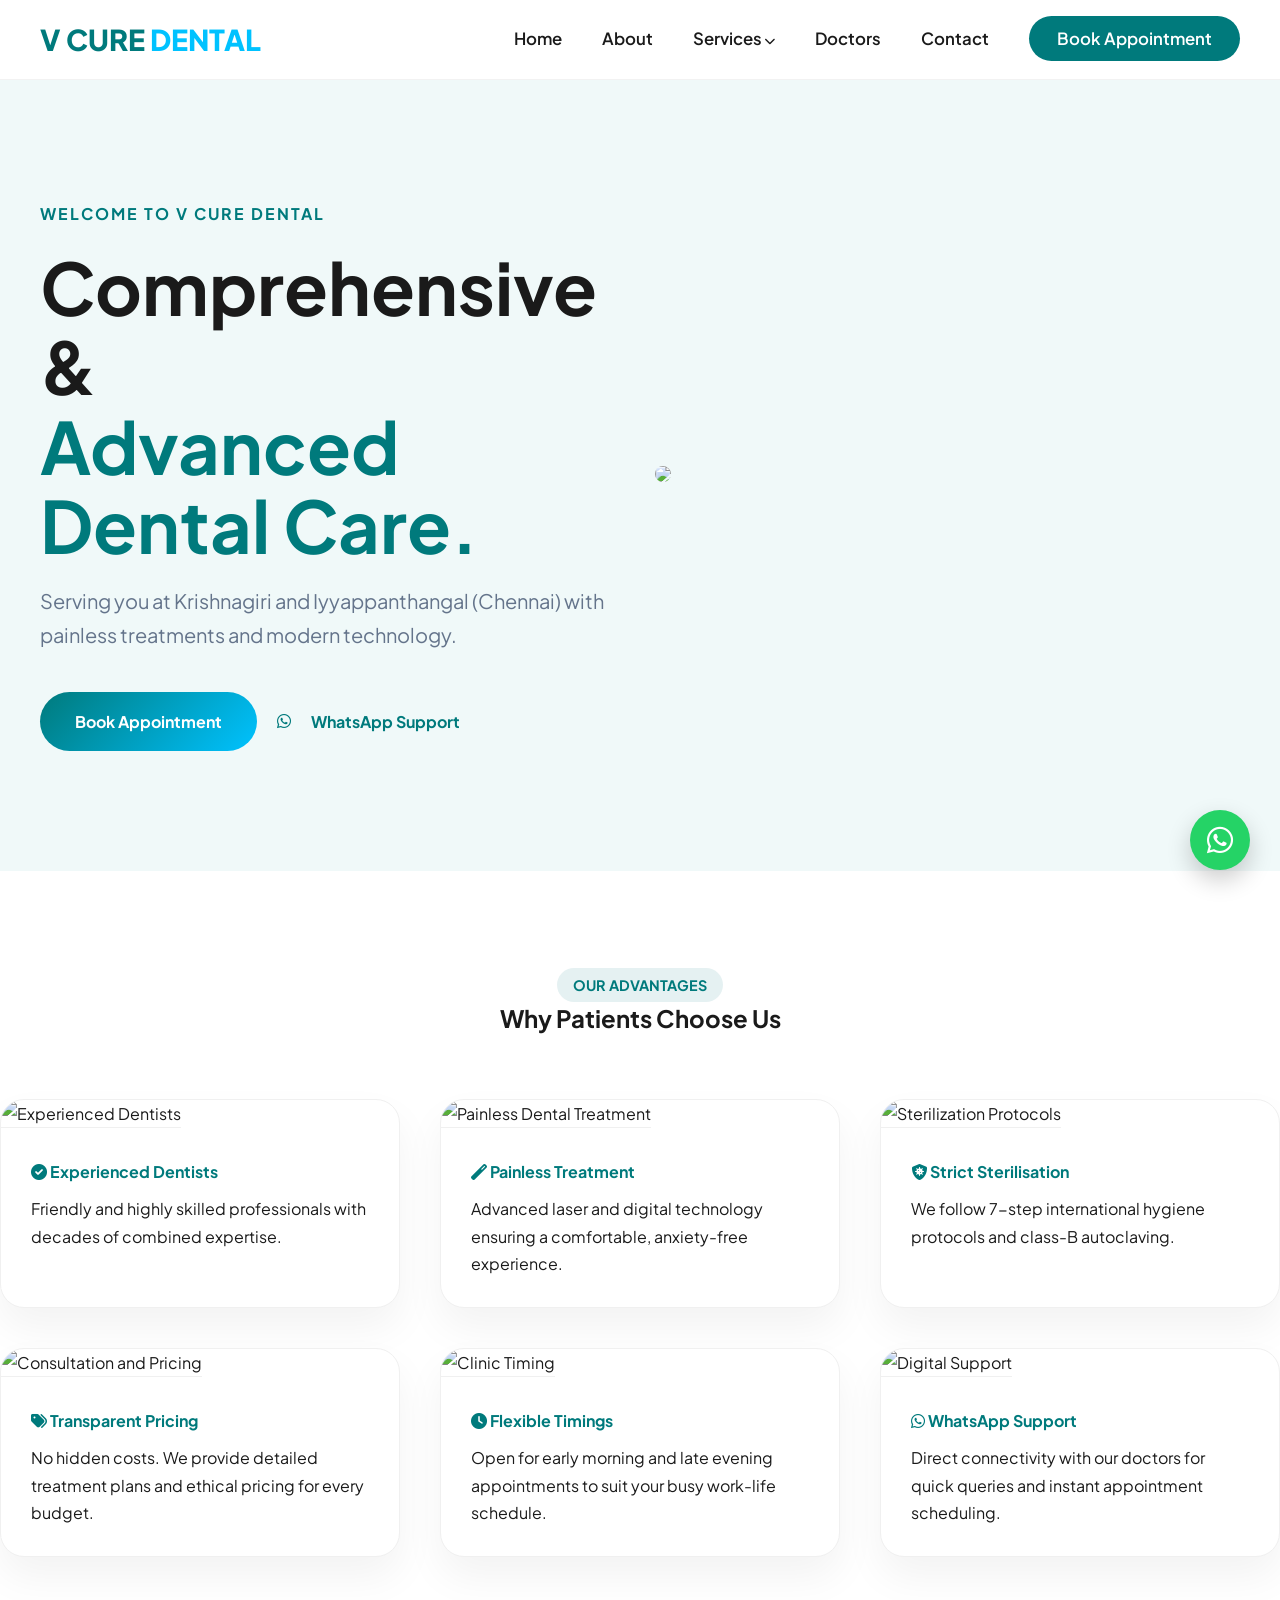
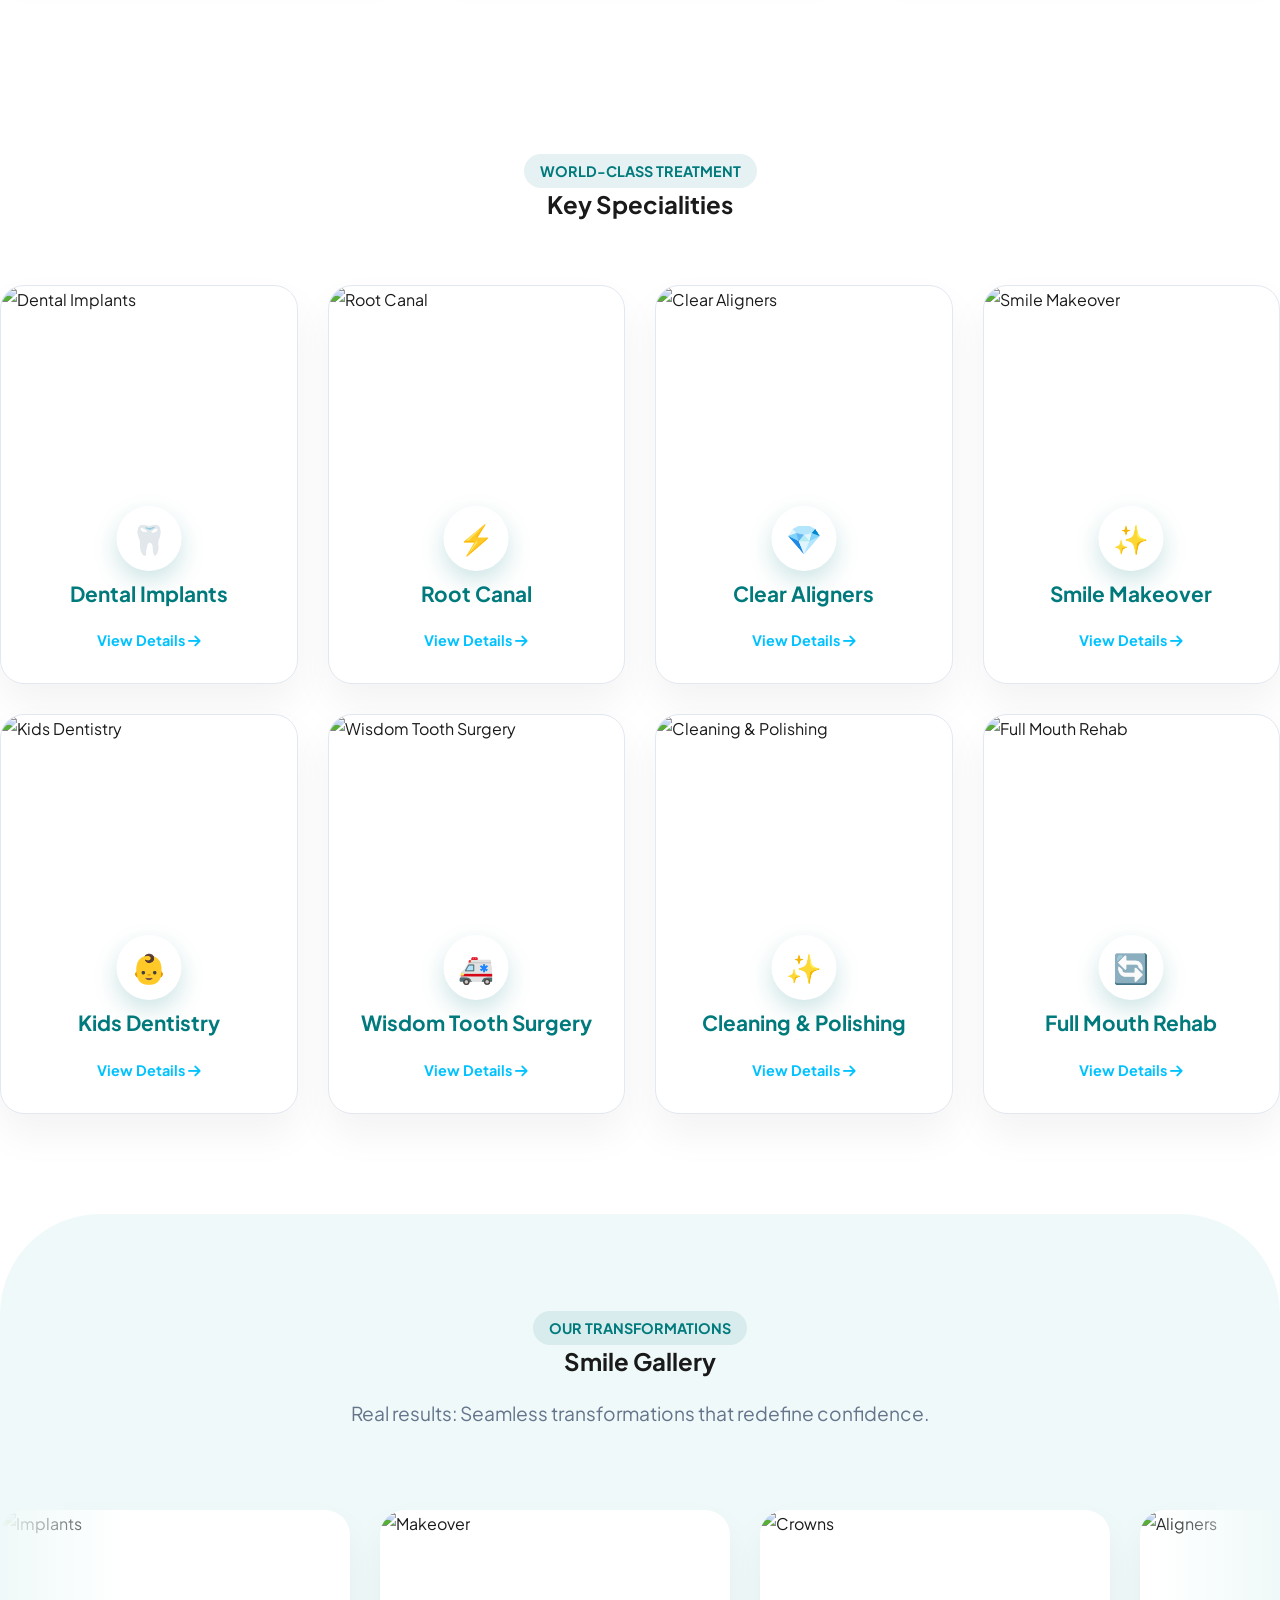
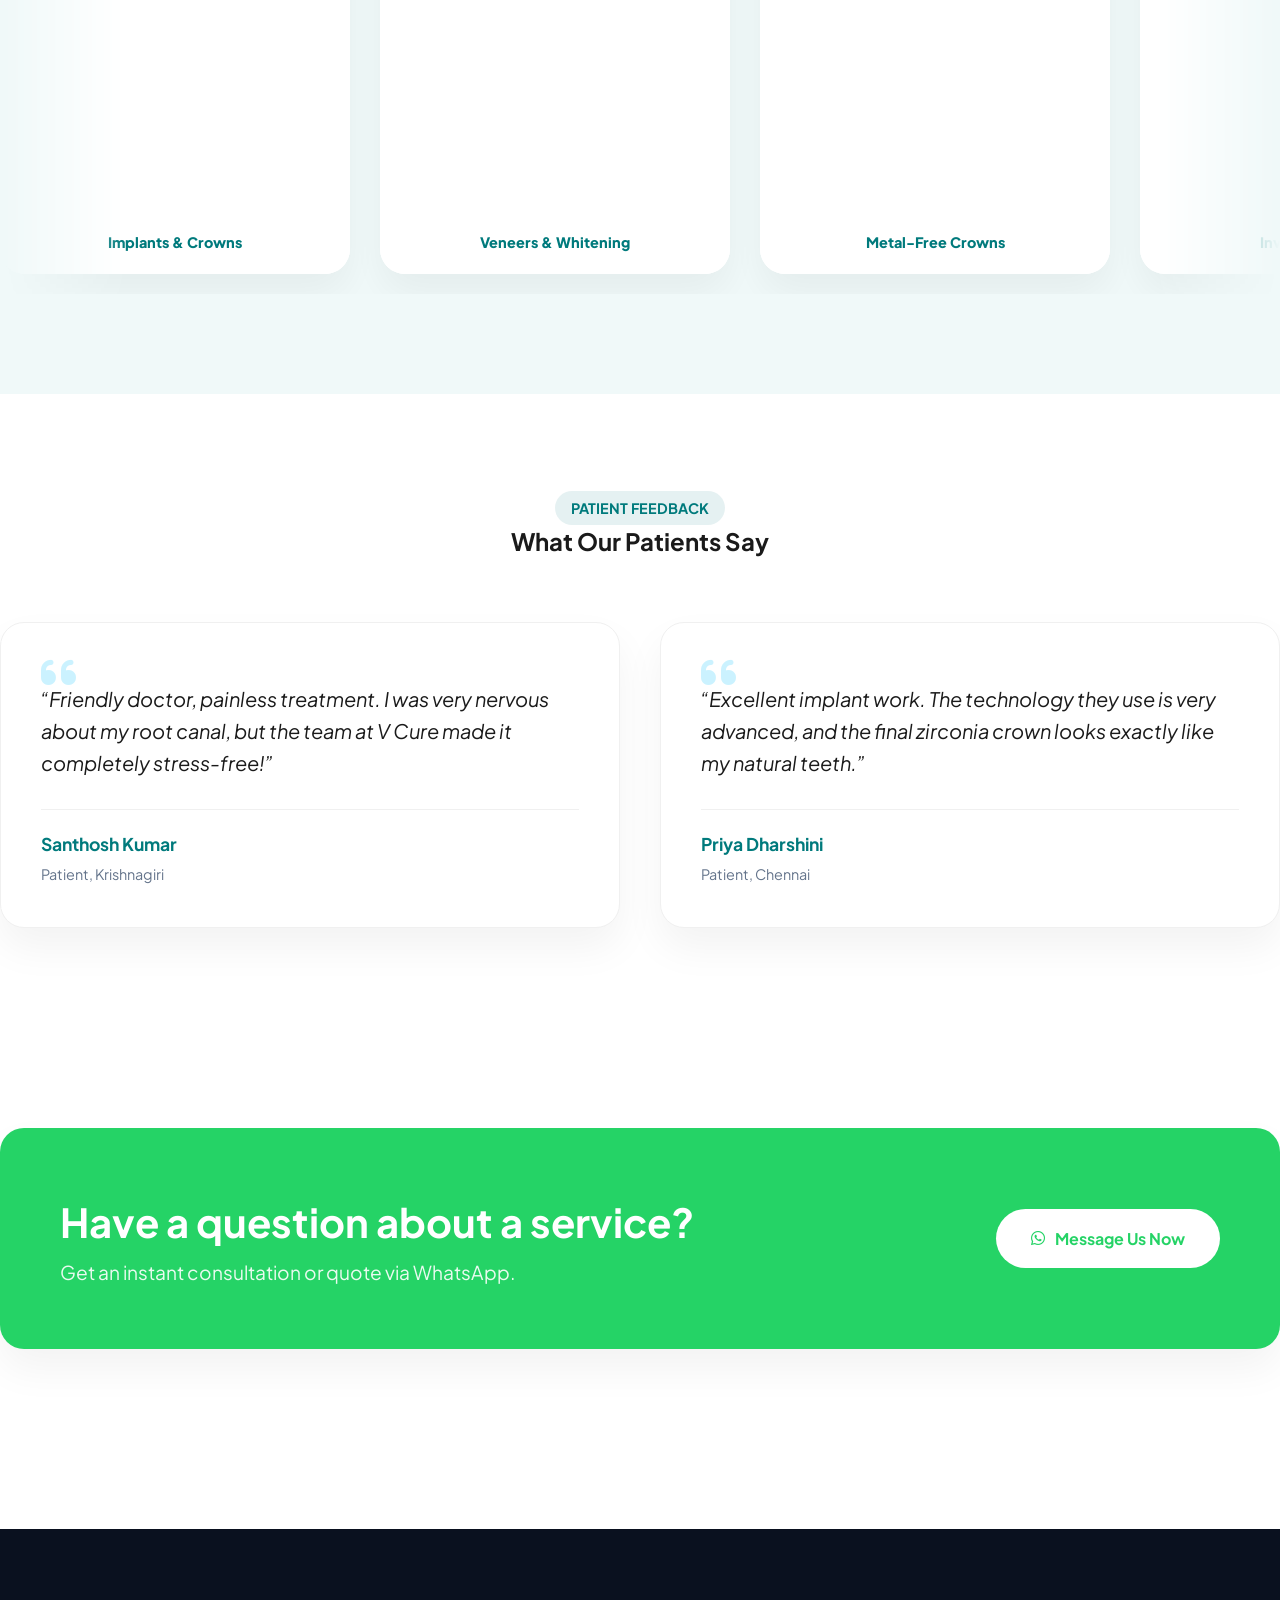
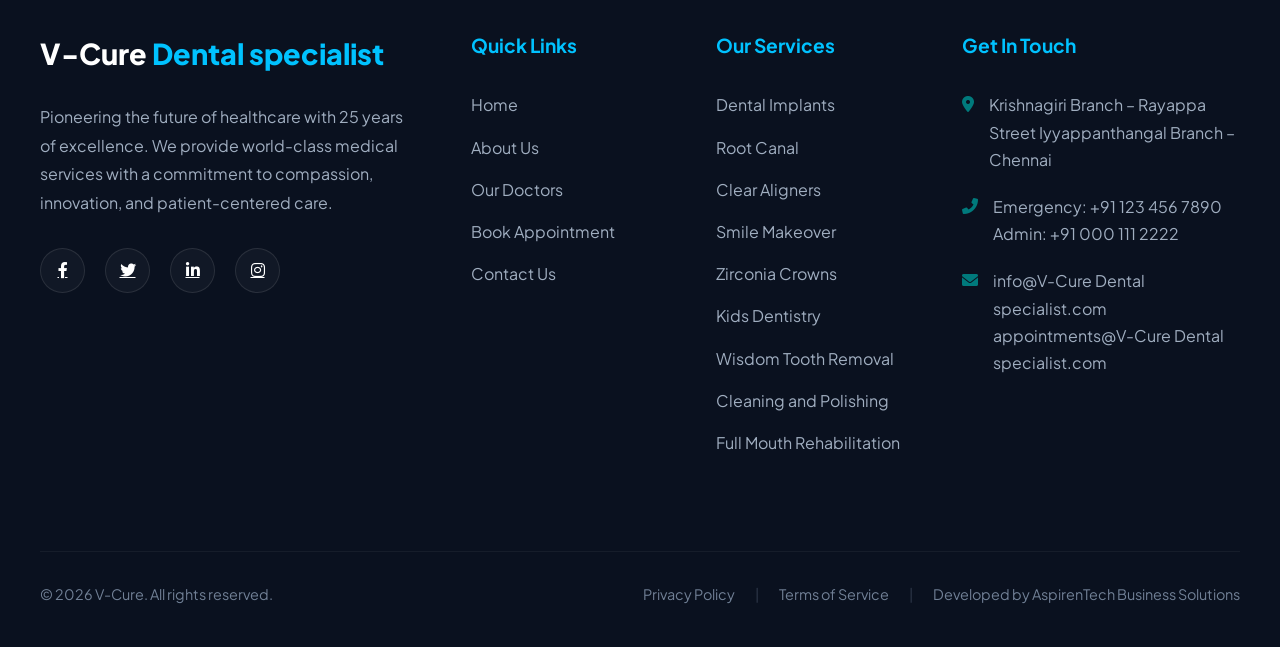
==== index.html @ 71abc963 "first commit" ====
<!DOCTYPE html>
<html lang="en">

<head>
    <meta charset="UTF-8">
    <meta name="viewport" content="width=device-width, initial-scale=1.0">
    <title> V-Cure Dental Specialist | Future of Healthcare</title>
    <link rel="stylesheet" href="style.css">
    <link rel="stylesheet" href="https://cdnjs.cloudflare.com/ajax/libs/font-awesome/6.0.0/css/all.min.css">
</head>

<body>
       <!-- NAVIGATIONAL HEADER WITH DYNAMIC DROPDOWN -->
<header>
    <nav class="container">
        <a href="index.html" class="logo">V CURE <span>DENTAL</span></a>
        
        <ul class="nav-links">
            <li><a href="index.html">Home</a></li>
            <li><a href="about.html">About</a></li>
            
            <!-- SERVICES DROPDOWN -->
            <li class="dropdown">
                <a href="services.html" class="drop-trigger">Services <i class="fas fa-chevron-down"></i></a>
                <ul class="dropdown-menu">
                    <li><a href="implants.html"><i class="fas fa-tooth"></i> Dental Implants</a></li>
                    <li><a href="root-canal.html"><i class="fas fa-bolt"></i> Root Canal (RCT)</a></li>
                    <li><a href="aligners.html"><i class="fas fa-gem"></i> Clear Aligners</a></li>
                    <li><a href="smile-makeover.html"><i class="fas fa-star"></i> Smile Makeover</a></li>
                    <li><a href="zirconia-crowns.html"><i class="fas fa-crown"></i> Zirconia Crowns</a></li>
                    <li><a href="kids-dentistry.html"><i class="fas fa-child"></i> Kids Dentistry</a></li>
                    <li><a href="wisdom-tooth.html"><i class="fas fa-briefcase-medical"></i> Wisdom Tooth Removal</a></li>
                    <li><a href="cleaning.html"><i class="fas fa-sparkles"></i> Cleaning & Polishing</a></li>
                    <li><a href="full-mouth.html"><i class="fas fa-sync-alt"></i> Full Mouth Rehab</a></li>
                </ul>
            </li>

            <li><a href="doctors.html">Doctors</a></li>
            <li><a href="contact.html">Contact</a></li>
            <li><a href="book-appointment.html" class="btn-nav">Book Appointment</a></li>
        </ul>
        
        <!-- Mobile Toggle (Keep for responsiveness) -->
        <button class="hamburger" onclick="toggleMobileMenu()" style="display:none;">
            <i class="fas fa-bars"></i>
        </button>
    </nav>
</header>

    <section class="hero-page">
        <div class="container grid" style="grid-template-columns: 1fr 1fr; align-items: center;">
            <div class="reveal">
                <span style="color:var(--primary); font-weight:700; letter-spacing: 2px;">WELCOME TO V CURE
                    DENTAL</span>
                <h1 style="font-size: 4.5rem; line-height: 1.1; margin: 20px 0;">Comprehensive & <br><span
                        style="color:var(--primary)">Advanced Dental Care.</span></h1>
                <p style="font-size: 1.25rem; color: var(--text-muted); margin-bottom: 40px;">Serving you at Krishnagiri
                    and Iyyappanthangal (Chennai) with painless treatments and modern technology.</p>
                <div class="flex">
                    <a href="book-appointment.html" class="btn-main">Book Appointment</a>
                    <a href="https://wa.me/yournumber" class="flex"
                        style="font-weight:700; color:var(--primary); text-decoration:none;"><i
                            class="fab fa-whatsapp"></i> WhatsApp Support</a>
                </div>
            </div>
            <div class="reveal">
                <img src="https://images.unsplash.com/photo-1629909613654-28e377c37b09?w=800"
                    style="width:100%; border-radius: 40px; box-shadow: 0 40px 80px rgba(0,0,0,0.1);">
            </div>
        </div>
    </section>

    <section class="container section-padding">
        <div class="text-center reveal" style="margin-bottom: 60px;">
            <span class="tagline">OUR ADVANTAGES</span>
            <h2>Why Patients Choose Us</h2>
        </div>

        <div class="grid" style="grid-template-columns: repeat(3, 1fr); gap: 40px;">

            <!-- Experienced Dentists -->
            <div class="reveal glass-card" style="padding: 0; overflow: hidden;">
                <img src="https://images.unsplash.com/photo-1685022036266-7db6e5161ee1?q=80&w=1331&auto=format&fit=crop&ixlib=rb-4.1.0&ixid=M3wxMjA3fDB8MHxwaG90by1wYWdlfHx8fGVufDB8fHx8fA%3D%3D"
                    alt="Experienced Dentists" class="card-img-top">
                <div style="padding: 30px;">
                    <h4 style="color: var(--primary); margin-bottom: 10px;"><i class="fas fa-check-circle"></i>
                        Experienced Dentists</h4>
                    <p>Friendly and highly skilled professionals with decades of combined expertise.</p>
                </div>
            </div>

            <!-- Painless Treatment -->
            <div class="reveal glass-card" style="padding: 0; overflow: hidden;">
                <img src="https://plus.unsplash.com/premium_photo-1661383966186-9f87e80947da?q=80&w=1170&auto=format&fit=crop&ixlib=rb-4.1.0&ixid=M3wxMjA3fDB8MHxwaG90by1wYWdlfHx8fGVufDB8fHx8fA%3D%3D"
                    alt="Painless Dental Treatment" class="card-img-top">
                <div style="padding: 30px;">
                    <h4 style="color: var(--primary); margin-bottom: 10px;"><i class="fas fa-magic"></i> Painless
                        Treatment</h4>
                    <p>Advanced laser and digital technology ensuring a comfortable, anxiety-free experience.</p>
                </div>
            </div>

            <!-- Strict Sterilisation -->
            <div class="reveal glass-card" style="padding: 0; overflow: hidden;">
                <img src="https://plus.unsplash.com/premium_photo-1661507119924-6f804e9b64a9?q=80&w=1170&auto=format&fit=crop&ixlib=rb-4.1.0&ixid=M3wxMjA3fDB8MHxwaG90by1wYWdlfHx8fGVufDB8fHx8fA%3D%3D"
                    alt="Sterilization Protocols" class="card-img-top">
                <div style="padding: 30px;">
                    <h4 style="color: var(--primary); margin-bottom: 10px;"><i class="fas fa-shield-virus"></i> Strict
                        Sterilisation</h4>
                    <p>We follow 7-step international hygiene protocols and class-B autoclaving.</p>
                </div>
            </div>

            <!-- Transparent Pricing -->
            <div class="reveal glass-card" style="padding: 0; overflow: hidden;">
                <img src="https://images.unsplash.com/photo-1598256989800-fe5f95da9787?q=80&w=1170&auto=format&fit=crop&ixlib=rb-4.1.0&ixid=M3wxMjA3fDB8MHxwaG90by1wYWdlfHx8fGVufDB8fHx8fA%3D%3D"
                    alt="Consultation and Pricing" class="card-img-top">
                <div style="padding: 30px;">
                    <h4 style="color: var(--primary); margin-bottom: 10px;"><i class="fas fa-tags"></i> Transparent
                        Pricing</h4>
                    <p>No hidden costs. We provide detailed treatment plans and ethical pricing for every budget.</p>
                </div>
            </div>

            <!-- Flexible Timings -->
            <div class="reveal glass-card" style="padding: 0; overflow: hidden;">
                <img src="https://images.unsplash.com/photo-1643660526741-094639fbe53a?q=80&w=1170&auto=format&fit=crop&ixlib=rb-4.1.0&ixid=M3wxMjA3fDB8MHxwaG90by1wYWdlfHx8fGVufDB8fHx8fA%3D%3D"
                    alt="Clinic Timing" class="card-img-top">
                <div style="padding: 30px;">
                    <h4 style="color: var(--primary); margin-bottom: 10px;"><i class="fas fa-clock"></i> Flexible
                        Timings</h4>
                    <p>Open for early morning and late evening appointments to suit your busy work-life schedule.</p>
                </div>
            </div>

            <!-- WhatsApp Support -->
            <div class="reveal glass-card" style="padding: 0; overflow: hidden;">
                <img src="https://images.unsplash.com/photo-1516251193007-45ef944ab0c6?auto=format&fit=crop&q=80&w=600"
                    alt="Digital Support" class="card-img-top">
                <div style="padding: 30px;">
                    <h4 style="color: var(--primary); margin-bottom: 10px;"><i class="fab fa-whatsapp"></i> WhatsApp
                        Support</h4>
                    <p>Direct connectivity with our doctors for quick queries and instant appointment scheduling.</p>
                </div>
            </div>

        </div>
    </section>
    <section class="container section-padding">
        <div class="text-center reveal" style="margin-bottom: 60px;">
            <span class="tagline">WORLD-CLASS TREATMENT</span>
            <h1>Key Specialities</h1>
        </div>
        <!-- 4-column grid for Full HD screens -->
        <div class="grid" style="grid-template-columns: repeat(4, 1fr); gap: 30px;" id="specialtyGrid"></div>
    </section>

    <script>
        const specialities = [
            { name: "Dental Implants", icon: "🦷", img: "https://images.unsplash.com/photo-1600170311833-c2cf5280ce49?auto=format&fit=crop&q=80&w=600" },
            { name: "Root Canal", icon: "⚡", img: "https://images.unsplash.com/photo-1593022356769-11f762e25ed9?q=80&w=1170&auto=format&fit=crop&ixlib=rb-4.1.0&ixid=M3wxMjA3fDB8MHxwaG90by1wYWdlfHx8fGVufDB8fHx8fA%3D%3D" },
            { name: "Clear Aligners", icon: "💎", img: "https://images.unsplash.com/photo-1609840114035-3c981b782dfe?q=80&w=1170&auto=format&fit=crop&ixlib=rb-4.1.0&ixid=M3wxMjA3fDB8MHxwaG90by1wYWdlfHx8fGVufDB8fHx8fA%3D%3D" },
            { name: "Smile Makeover", icon: "✨", img: "https://images.unsplash.com/photo-1758691463393-a2aa9900af8a?q=80&w=1332&auto=format&fit=crop&ixlib=rb-4.1.0&ixid=M3wxMjA3fDB8MHxwaG90by1wYWdlfHx8fGVufDB8fHx8fA%3D%3D" },
            { name: "Kids Dentistry", icon: "👶", img: "https://images.unsplash.com/photo-1653508310895-62141575a3a9?q=80&w=1170&auto=format&fit=crop&ixlib=rb-4.1.0&ixid=M3wxMjA3fDB8MHxwaG90by1wYWdlfHx8fGVufDB8fHx8fA%3D%3D" },
            { name: "Wisdom Tooth Surgery", icon: "🚑", img: "https://plus.unsplash.com/premium_photo-1661559036870-ef6643e7a472?q=80&w=1170&auto=format&fit=crop&ixlib=rb-4.1.0&ixid=M3wxMjA3fDB8MHxwaG90by1wYWdlfHx8fGVufDB8fHx8fA%3D%3D" },
            { name: "Cleaning & Polishing", icon: "✨", img: "https://images.unsplash.com/photo-1606811971618-4486d14f3f99?q=80&w=1074&auto=format&fit=crop&ixlib=rb-4.1.0&ixid=M3wxMjA3fDB8MHxwaG90by1wYWdlfHx8fGVufDB8fHx8fA%3D%3D" },
            { name: "Full Mouth Rehab", icon: "🔄", img: "https://images.unsplash.com/photo-1643401142249-84ef35c123c9?q=80&w=1170&auto=format&fit=crop&ixlib=rb-4.1.0&ixid=M3wxMjA3fDB8MHxwaG90by1wYWdlfHx8fGVufDB8fHx8fA%3D%3D" }
        ];

        const specialtyGrid = document.getElementById('specialtyGrid');

        specialities.forEach(s => {
            specialtyGrid.innerHTML += `
            <div class="reveal glass-card spec-card" style="padding:0; overflow:hidden;">
                <div class="spec-img-container">
                    <img src="${s.img}" alt="${s.name}" class="spec-img">
                </div>
                <div class="spec-info">
                    <div class="spec-icon-circle">${s.icon}</div>
                    <h3>${s.name}</h3>
                    <a href="services.html" class="spec-link">View Details <i class="fas fa-arrow-right"></i></a>
                </div>
            </div>`;
        });
    </script>
    <!-- SMILE GALLERY SECTION: INFINITE AUTO-SCROLLER -->
        <section class="section-padding"
            style="background: var(--bg-light); border-radius: 100px 100px 0 0; overflow: hidden;">
            <div class="container">
                <div class="text-center reveal" style="margin-bottom: 60px;">
                    <span class="tagline">OUR TRANSFORMATIONS</span>
                    <h1>Smile Gallery</h1>
                    <p style="font-size: 1.2rem; color: var(--text-muted); margin-top: 15px;">
                        Real results: Seamless transformations that redefine confidence.
                    </p>
                </div>
            </div>

            <!-- Infinite Scroll Wrapper -->
            <div class="gallery-slider">
                <div class="gallery-track">

                    <!-- Original 6 Items -->
                    <div class="gallery-item">
                        <div class="gallery-img-container">
                            <img src="https://plus.unsplash.com/premium_photo-1682097288491-7e926a30cd0b?q=80&w=600"
                                alt="Implants">
                            <div class="gallery-overlay"><span>Full Implant Rehab</span></div>
                        </div>
                        <div class="gallery-label">Implants & Crowns</div>
                    </div>

                    <div class="gallery-item">
                        <div class="gallery-img-container">
                            <img src="https://images.unsplash.com/photo-1606811841689-23dfddce3e95?q=80&w=600"
                                alt="Makeover">
                            <div class="gallery-overlay"><span>Smile Makeover</span></div>
                        </div>
                        <div class="gallery-label">Veneers & Whitening</div>
                    </div>

                    <div class="gallery-item">
                        <div class="gallery-img-container">
                            <img src="https://images.unsplash.com/photo-1598256989800-fe5f95da9787?q=80&w=600"
                                alt="Crowns">
                            <div class="gallery-overlay"><span>Zirconia Crown</span></div>
                        </div>
                        <div class="gallery-label">Metal-Free Crowns</div>
                    </div>

                    <div class="gallery-item">
                        <div class="gallery-img-container">
                            <img src="https://images.unsplash.com/photo-1588776814546-1ffce47267a5?q=80&w=600"
                                alt="Aligners">
                            <div class="gallery-overlay"><span>Clear Aligners</span></div>
                        </div>
                        <div class="gallery-label">Invisible Braces</div>
                    </div>

                    <div class="gallery-item">
                        <div class="gallery-img-container">
                            <img src="https://images.unsplash.com/photo-1468493858157-0da44aaf1d13?q=80&w=600"
                                alt="Whitening">
                            <div class="gallery-overlay"><span>Laser Whitening</span></div>
                        </div>
                        <div class="gallery-label">Teeth Whitening</div>
                    </div>

                    <div class="gallery-item">
                        <div class="gallery-img-container">
                            <img src="https://images.unsplash.com/photo-1593054999502-d9b30402094e?q=80&w=600"
                                alt="Bridges">
                            <div class="gallery-overlay"><span>Fixed Bridges</span></div>
                        </div>
                        <div class="gallery-label">Full Mouth Rehab</div>
                    </div>

                    <!-- Duplicated 6 Items for Infinite Loop -->
                    <div class="gallery-item">
                        <div class="gallery-img-container">
                            <img src="https://plus.unsplash.com/premium_photo-1682097288491-7e926a30cd0b?q=80&w=600"
                                alt="Implants">
                            <div class="gallery-overlay"><span>Full Implant Rehab</span></div>
                        </div>
                        <div class="gallery-label">Implants & Crowns</div>
                    </div>
                    <div class="gallery-item">
                        <div class="gallery-img-container">
                            <img src="https://images.unsplash.com/photo-1606811841689-23dfddce3e95?q=80&w=600"
                                alt="Makeover">
                            <div class="gallery-overlay"><span>Smile Makeover</span></div>
                        </div>
                        <div class="gallery-label">Veneers & Whitening</div>
                    </div>
                    <div class="gallery-item">
                        <div class="gallery-img-container">
                            <img src="https://images.unsplash.com/photo-1598256989800-fe5f95da9787?q=80&w=600"
                                alt="Crowns">
                            <div class="gallery-overlay"><span>Zirconia Crown</span></div>
                        </div>
                        <div class="gallery-label">Metal-Free Crowns</div>
                    </div>
                    <div class="gallery-item">
                        <div class="gallery-img-container">
                            <img src="https://images.unsplash.com/photo-1588776814546-1ffce47267a5?q=80&w=600"
                                alt="Aligners">
                            <div class="gallery-overlay"><span>Clear Aligners</span></div>
                        </div>
                        <div class="gallery-label">Invisible Braces</div>
                    </div>
                    <div class="gallery-item">
                        <div class="gallery-img-container">
                            <img src="https://images.unsplash.com/photo-1468493858157-0da44aaf1d13?q=80&w=600"
                                alt="Whitening">
                            <div class="gallery-overlay"><span>Laser Whitening</span></div>
                        </div>
                        <div class="gallery-label">Teeth Whitening</div>
                    </div>
                    <div class="gallery-item">
                        <div class="gallery-img-container">
                            <img src="https://images.unsplash.com/photo-1593054999502-d9b30402094e?q=80&w=600"
                                alt="Bridges">
                            <div class="gallery-overlay"><span>Fixed Bridges</span></div>
                        </div>
                        <div class="gallery-label">Full Mouth Rehab</div>
                    </div>
                </div>
            </div>
        </section>


        <!-- TESTIMONIALS SECTION -->
        <section class="container section-padding">
            <div class="text-center reveal" style="margin-bottom: 60px;">
                <span class="tagline">PATIENT FEEDBACK</span>
                <h2>What Our Patients Say</h2>
            </div>

            <div class="grid" style="grid-template-columns: repeat(2, 1fr); gap: 40px;">
                <!-- Testimonial 1 -->
                <div class="reveal glass-card testimonial-card">
                    <i class="fas fa-quote-left quote-icon"></i>
                    <p class="testimonial-text">“Friendly doctor, painless treatment. I was very nervous about my root
                        canal, but the team at V Cure made it completely stress-free!”</p>
                    <div class="testimonial-author">
                        <div class="author-info">
                            <strong>Santhosh Kumar</strong>
                            <span>Patient, Krishnagiri</span>
                        </div>
                    </div>
                </div>

                <!-- Testimonial 2 -->
                <div class="reveal glass-card testimonial-card">
                    <i class="fas fa-quote-left quote-icon"></i>
                    <p class="testimonial-text">“Excellent implant work. The technology they use is very advanced, and
                        the final zirconia crown looks exactly like my natural teeth.”</p>
                    <div class="testimonial-author">
                        <div class="author-info">
                            <strong>Priya Dharshini</strong>
                            <span>Patient, Chennai</span>
                        </div>
                    </div>
                </div>
            </div>
        </section>

    <a href="https://wa.me/yournumber" class="whatsapp-float"><i class="fab fa-whatsapp"></i></a>
    <script src="script.js"></script>
    <script>
        const grid = document.getElementById('serviceGrid');
        services.forEach(s => {
            grid.innerHTML += `<div class="reveal glass-card"><h3>${s.icon} ${s.name}</h3><p>${s.desc}</p></div>`;
        });
    </script>

    <!-- WHATSAPP CTA -->
    <section class="container section-padding reveal">
        <div class="glass-card"
            style="background: #25D366; color: white; border: none; display: flex; justify-content: space-between; align-items: center; padding: 60px;">
            <div style="text-align: left;">
                <h2 style="font-size: 2.5rem;">Have a question about a service?</h2>
                <p style="font-size: 1.2rem; opacity: 0.9;">Get an instant consultation or quote via WhatsApp.</p>
            </div>
            <a href="https://wa.me/yournumber" class="btn-main"
                style="background: white; color: #25D366; display: flex; align-items: center; gap: 10px;">
                <i class="fab fa-whatsapp"></i> Message Us Now
            </a>
        </div>
    </section>

</body>


<!-- FOOTER SECTION -->
 <footer class="reveal">
        <div class="container">
            <div class="footer-grid">
                <!-- Column 1: Brand -->
                <div class="footer-col">
                    <a href="index.html" class="logo" style="color: white; margin-bottom: 25px; display: block;">V-Cure
                        <span>Dental specialist</span></a>
                    <p>Pioneering the future of healthcare with 25 years of excellence. We provide world-class medical
                        services with a commitment to compassion, innovation, and patient-centered care.</p>
                    <div class="social-links" style="margin-top: 30px;">
                        <a href="#"><i class="fab fa-facebook-f"></i></a>
                        <a href="#"><i class="fab fa-twitter"></i></a>
                        <a href="#"><i class="fab fa-linkedin-in"></i></a>
                        <a href="#"><i class="fab fa-instagram"></i></a>
                    </div>
                </div>

                <!-- Column 2: Quick Links -->
                <div class="footer-col">
                    <h4>Quick Links</h4>
                    <ul class="footer-links">
                        <li><a href="index.html">Home</a></li>
                        <li><a href="about.html">About Us</a></li>
                        <li><a href="doctors.html">Our Doctors</a></li>
                        <li><a href="book-appointment.html">Book Appointment</a></li>
                        <li><a href="contact.html">Contact Us</a></li>
                    </ul>
                </div>

                <!-- Column 3: Services -->
                <div class="footer-col">
                    <h4>Our Services</h4>
                    <ul class="footer-links">
                        <li><a href="services.html">Dental Implants</a></li>
                        <li><a href="services.html">Root Canal</a></li>
                        <li><a href="services.html">Clear Aligners</a></li>
                        <li><a href="services.html">Smile Makeover</a></li>
                        <li><a href="services.html">Zirconia Crowns</a></li>
                        <li><a href="services.html">Kids Dentistry</a></li>
                        <li><a href="services.html">Wisdom Tooth Removal</a></li>
                        <li><a href="services.html">Cleaning and Polishing</a></li>
                        <li><a href="services.html">Full Mouth Rehabilitation</a></li>
                    </ul>
                </div>

                <!-- Column 4: Contact -->
                <div class="footer-col">
                    <h4>Get In Touch</h4>
                    <ul class="contact-info">
                        <li>
                            <i class="fas fa-map-marker-alt"></i>
                            <span>Krishnagiri Branch – Rayappa Street Iyyappanthangal Branch – Chennai<br></span>
                        </li>
                        <li>
                            <i class="fas fa-phone-alt"></i>
                            <span>Emergency: +91 123 456 7890<br>Admin: +91 000 111 2222</span>
                        </li>
                        <li>
                            <i class="fas fa-envelope"></i>
                            <span>info@V-Cure Dental specialist.com<br>appointments@V-Cure Dental specialist.com</span>
                        </li>
                    </ul>
                </div>
            </div>

            <div class="footer-bottom">
                <p>&copy; 2026 V-Cure. All rights reserved.</p>
                <div class="flex">
                    <a href="#" style="color: #718096; text-decoration: none;">Privacy Policy</a>
                    <span style="color: #2D3748;">|</span>
                    <a href="#" style="color: #718096; text-decoration: none;">Terms of Service</a>
                    <span style="color: #2D3748;">|</span>
                    <a href="#" style="color: #718096; text-decoration: none;">Developed by AspirenTech Business
                        Solutions</a>
                </div>
            </div>
        </div>
    </footer>

</html>
---- style.css ----
@import url('https://fonts.googleapis.com/css2?family=Plus+Jakarta+Sans:wght@300;400;600;700;800&display=swap');

:root {
    --primary: #007A7C;
    /* Dental Teal */
    --primary-dark: #005A5C;
    --secondary: #00C2FF;
    /* Clean Blue */
    --accent: #F97316;
    --text-main: #1A1A1A;
    --text-muted: #64748B;
    --white: #FFFFFF;
    --bg-light: #F0F9F9;
    --gradient: linear-gradient(135deg, #007A7C 0%, #00C2FF 100%);
    --shadow: 0 20px 40px rgba(0, 0, 0, 0.05);
    --transition: all 0.4s cubic-bezier(0.175, 0.885, 0.32, 1.275);
}

* {
    margin: 0;
    padding: 0;
    box-sizing: border-box;
}

body {
    font-family: 'Plus Jakarta Sans', sans-serif;
    color: var(--text-main);
    background-color: var(--white);
    line-height: 1.7;
    overflow-x: hidden;
}

/* 1920x1080 Optimized Container */
.container {
    max-width: 1600px;
    margin: 0 auto;
    padding: 0 40px;
}

.section-padding {
    padding: 100px 0;
}

.text-center {
    text-align: center;
}

.grid {
    display: grid;
    gap: 30px;
}

.flex {
    display: flex;
    align-items: center;
    gap: 20px;
}

/* HEADER - Links Aligned Right */
header {
    background: rgba(255, 255, 255, 0.9);
    backdrop-filter: blur(15px);
    position: sticky;
    top: 0;
    z-index: 1000;
    border-bottom: 1px solid rgba(0, 0, 0, 0.05);
    padding: 15px 0;
}

nav {
    display: flex;
    justify-content: space-between;
    align-items: center;
}

.logo {
    font-size: 1.8rem;
    font-weight: 800;
    color: var(--primary);
    text-decoration: none;
}

.logo span {
    color: var(--secondary);
}

.nav-links {
    display: flex;
    list-style: none;
    gap: 40px;
    align-items: center;
    margin-left: auto;
}

.nav-links a {
    font-weight: 600;
    color: var(--text-main);
    text-decoration: none;
    transition: var(--transition);
    font-size: 1.05rem;
}

.nav-links a:hover,
.nav-links a.active {
    color: var(--primary);
}

.btn-nav {
    background: var(--primary);
    color: white !important;
    padding: 12px 28px;
    border-radius: 50px;
}

/* REVEAL ANIMATION */
.reveal {
    opacity: 0;
    transform: translateY(40px);
    transition: all 0.8s ease-out;
}

.reveal.active {
    opacity: 1;
    transform: translateY(0);
}

/* HERO & PATTERNS */
.hero-page {
    padding: 120px 0;
    background: var(--bg-light);
    position: relative;
    overflow: hidden;
}

.pattern-bg {
    position: absolute;
    inset: 0;
    opacity: 0.05;
    background-image: radial-gradient(var(--primary) 1px, transparent 1px);
    background-size: 30px 30px;
}

/* CARDS */
.glass-card {
    background: white;
    padding: 40px;
    border-radius: 24px;
    border: 1px solid #f0f0f0;
    transition: var(--transition);
    box-shadow: var(--shadow);
}

.glass-card:hover {
    transform: translateY(-10px);
    border-color: var(--primary);
}

.doctor-card {
    overflow: hidden;
    border-radius: 20px;
    background: white;
    border: 1px solid #eee;
}

.doctor-img {
    height: 350px;
    overflow: hidden;
    background: #eee;
}

.doctor-img img {
    width: 100%;
    height: 100%;
    object-fit: cover;
    transition: 0.5s;
}

.doctor-card:hover img {
    transform: scale(1.1);
}

/* BUTTONS */
.btn-main {
    background: var(--gradient);
    color: white;
    padding: 16px 35px;
    border-radius: 50px;
    font-weight: 700;
    display: inline-block;
    text-decoration: none;
}

/* FOOTER */
footer {
    background: #0A111F;
    color: white;
    padding: 80px 0 30px;
}

.footer-grid {
    grid-template-columns: 2fr 1fr 1fr 1fr;
}

.footer-bottom {
    border-top: 1px solid rgba(255, 255, 255, 0.1);
    margin-top: 40px;
    padding-top: 20px;
}

@media (max-width: 1024px) {
    .nav-links {
        display: none;
    }

    .footer-grid {
        grid-template-columns: 1fr 1fr;
    }
}

/* --- FOOTER STYLES --- */
footer {
    background: #0A111F;
    color: #FFFFFF;
    padding: 100px 0 40px;
    margin-top: 80px;
    position: relative;
    overflow: hidden;
}

/* Background Pattern for Footer */
footer::before {
    content: "";
    position: absolute;
    top: 0;
    left: 0;
    width: 100%;
    height: 100%;
    background-image: radial-gradient(var(--primary) 0.5px, transparent 0.5px);
    background-size: 40px 40px;
    opacity: 0.03;
    pointer-events: none;
}

.footer-grid {
    display: grid;
    grid-template-columns: 2fr 1fr 1fr 1.5fr;
    /* Optimized for 1920 width */
    gap: 60px;
    position: relative;
    z-index: 1;
}

.footer-col h4 {
    font-size: 1.2rem;
    margin-bottom: 30px;
    color: var(--secondary);
    font-weight: 700;
}

.footer-col p {
    color: #A0AEC0;
    line-height: 1.8;
}

.footer-links {
    list-style: none;
}

.footer-links li {
    margin-bottom: 15px;
}

.footer-links a {
    color: #A0AEC0;
    text-decoration: none;
    transition: var(--transition);
}

.footer-links a:hover {
    color: var(--secondary);
    padding-left: 8px;
}

.contact-info li {
    display: flex;
    align-items: flex-start;
    gap: 15px;
    color: #A0AEC0;
    margin-bottom: 20px;
}

.contact-info i {
    color: var(--primary);
    margin-top: 5px;
}

.footer-bottom {
    margin-top: 80px;
    padding-top: 30px;
    border-top: 1px solid rgba(255, 255, 255, 0.05);
    display: flex;
    justify-content: space-between;
    align-items: center;
    color: #718096;
    font-size: 0.9rem;
}

.social-links {
    display: flex;
    gap: 20px;
}

.social-links a {
    width: 45px;
    height: 45px;
    background: rgba(255, 255, 255, 0.03);
    border-radius: 50%;
    display: flex;
    align-items: center;
    justify-content: center;
    color: white;
    transition: var(--transition);
    border: 1px solid rgba(255, 255, 255, 0.1);
}

.social-links a:hover {
    background: var(--primary);
    transform: translateY(-5px);
    border-color: var(--primary);
}

@media (max-width: 1200px) {
    .footer-grid {
        grid-template-columns: 1fr 1fr;
    }
}

@media (max-width: 768px) {
    .footer-grid {
        grid-template-columns: 1fr;
    }

    .footer-bottom {
        flex-direction: column;
        gap: 20px;
        text-align: center;
    }
}

/* FLOATING WHATSAPP */
.whatsapp-float {
    position: fixed;
    bottom: 30px;
    right: 30px;
    background: #25D366;
    color: white;
    width: 60px;
    height: 60px;
    border-radius: 50%;
    display: flex;
    align-items: center;
    justify-content: center;
    font-size: 30px;
    box-shadow: 0 10px 25px rgba(0, 0, 0, 0.2);
    z-index: 1000;
    transition: var(--transition);
    text-decoration: none;
}

.whatsapp-float:hover {
    transform: scale(1.1);
}

#specialtyGrid {
    display: grid;
    grid-template-columns: repeat(4, 1fr);
    gap: 24px;
}

.specialty-card {
    padding: 24px;
    text-align: center;
    border-radius: 14px;
    background: rgba(255, 255, 255, 0.06);
    border: 1px solid rgba(255, 215, 0, 0.25);
    font-weight: 500;
    transition: all 0.3s ease;
    cursor: default;
}

.specialty-card:hover {
    transform: translateY(-6px);
    background: rgba(255, 215, 0, 0.08);
    border-color: rgba(255, 215, 0, 0.6);
}

/* Responsive */
@media (max-width: 1024px) {
    #specialtyGrid {
        grid-template-columns: repeat(3, 1fr);
    }
}

@media (max-width: 768px) {
    #specialtyGrid {
        grid-template-columns: repeat(2, 1fr);
    }
}

@media (max-width: 480px) {
    #specialtyGrid {
        grid-template-columns: 1fr;
    }
}

/* --- SERVICE PAGE SPECIFIC STYLES --- */

.service-detail-card {
    display: flex;
    flex-direction: column;
    justify-content: space-between;
    min-height: 350px;
    text-align: left;
    padding: 40px;
    transition: var(--transition);
}

.service-icon-header {
    display: flex;
    align-items: center;
    gap: 20px;
    margin-bottom: 25px;
}

.service-icon-header i {
    font-size: 2.2rem;
    color: var(--secondary);
    background: var(--bg-light);
    width: 65px;
    height: 65px;
    display: flex;
    align-items: center;
    justify-content: center;
    border-radius: 15px;
}

.service-icon-header h3 {
    font-size: 1.5rem;
    font-weight: 700;
}

.service-bullets {
    list-style: none;
    margin-bottom: 25px;
}

.service-bullets li {
    margin-bottom: 12px;
    color: var(--text-muted);
    font-weight: 600;
    display: flex;
    align-items: center;
    gap: 10px;
}

.service-bullets li i {
    color: var(--primary);
    font-size: 0.9rem;
}

.service-footer-tags {
    margin-top: auto;
    padding-top: 20px;
    border-top: 1px solid #f0f0f0;
    font-size: 0.85rem;
    color: var(--primary);
    font-weight: 700;
    line-height: 1.4;
}

.service-detail-card:hover {
    background: var(--white);
    box-shadow: 0 40px 80px rgba(0, 122, 124, 0.1);
}

/* --- GALLERY STYLES --- */
.gallery-card {
    background: var(--white);
    border-radius: 30px;
    overflow: hidden;
    box-shadow: var(--shadow);
    transition: var(--transition);
}

.gallery-img-container {
    position: relative;
    height: 300px;
    overflow: hidden;
}

.gallery-img-container img {
    width: 100%;
    height: 100%;
    object-fit: cover;
    transition: transform 0.5s ease;
}

.gallery-overlay {
    position: absolute;
    inset: 0;
    background: rgba(0, 122, 124, 0.8);
    display: flex;
    align-items: center;
    justify-content: center;
    color: white;
    font-weight: 700;
    opacity: 0;
    transition: var(--transition);
    padding: 20px;
    text-align: center;
}

.gallery-card:hover .gallery-img-container img {
    transform: scale(1.1);
}

.gallery-card:hover .gallery-overlay {
    opacity: 1;
}

.gallery-label {
    padding: 20px;
    text-align: center;
    font-weight: 800;
    color: var(--primary);
    background: white;
}

/* --- TESTIMONIAL STYLES --- */
.testimonial-card {
    position: relative;
    padding: 60px 40px 40px;
    text-align: left;
}

.quote-icon {
    position: absolute;
    top: 30px;
    left: 40px;
    font-size: 2.5rem;
    color: var(--secondary);
    opacity: 0.2;
}

.testimonial-text {
    font-size: 1.25rem;
    font-style: italic;
    color: var(--text-main);
    margin-bottom: 30px;
    line-height: 1.6;
}

.testimonial-author {
    display: flex;
    align-items: center;
    gap: 15px;
    border-top: 1px solid #f0f0f0;
    padding-top: 20px;
}

.author-info strong {
    display: block;
    color: var(--primary);
    font-size: 1.1rem;
}

.author-info span {
    color: var(--text-muted);
    font-size: 0.9rem;
}

.testimonial-card:hover {
    background: var(--bg-light);
    border-color: var(--secondary);
}

/* --- DOCTOR PAGE SPECIFIC STYLES --- */

.doctor-profile-card {
    padding: 0 !important;
    /* Image spans full top width */
    overflow: hidden;
    text-align: center;
    display: flex;
    flex-direction: column;
}

.doc-img-wrapper {
    position: relative;
    height: 350px;
    width: 100%;
    overflow: hidden;
}

.doc-img-wrapper img {
    width: 100%;
    height: 100%;
    object-fit: cover;
    transition: transform 0.6s ease;
}

.doctor-profile-card:hover .doc-img-wrapper img {
    transform: scale(1.08);
}

.doc-badge {
    position: absolute;
    top: 20px;
    left: 20px;
    background: var(--primary);
    color: white;
    padding: 6px 15px;
    border-radius: 50px;
    font-size: 0.8rem;
    font-weight: 700;
}

.doc-content {
    padding: 30px;
}

.doc-specialty {
    color: var(--secondary);
    font-weight: 700;
    font-size: 0.85rem;
    text-transform: uppercase;
    display: block;
    margin-bottom: 10px;
}

.doc-content h3 {
    font-size: 1.6rem;
    color: var(--primary);
    margin-bottom: 5px;
}

.doc-qual {
    font-weight: 600;
    color: var(--text-main);
    margin-bottom: 15px;
    font-size: 0.95rem;
}

.doc-bio {
    font-size: 0.95rem;
    color: var(--text-muted);
    margin-bottom: 25px;
    line-height: 1.5;
}

.doc-btn {
    width: 100%;
    display: flex !important;
    justify-content: center;
    align-items: center;
    gap: 10px;
    border-radius: 12px !important;
}

.doctor-profile-card:hover {
    box-shadow: 0 40px 80px rgba(0, 122, 124, 0.15);
    border-color: var(--primary);
}

.card-img-top {
    width: 100%;
    height: 220px;
    /* Perfect height for 1920x1080 card grids */
    object-fit: cover;
    /* Ensures the image doesn't stretch */
    transition: var(--transition);
    border-bottom: 1px solid #f0f0f0;
}

.glass-card:hover .card-img-top {
    transform: scale(1.05);
    /* Subtle zoom effect on hover */
}

/* --- KEY SPECIALITIES CARD STYLES --- */

.spec-card {
    transition: var(--transition);
    border: 1px solid #e2e8f0;
    display: flex;
    flex-direction: column;
}

.spec-img-container {
    width: 100%;
    height: 250px;
    overflow: hidden;
    position: relative;
}

.spec-img {
    width: 100%;
    height: 100%;
    object-fit: cover;
    transition: transform 0.6s ease;
}

.spec-info {
    padding: 40px 25px 30px;
    text-align: center;
    position: relative;
}

/* Floating Icon Effect */
.spec-icon-circle {
    position: absolute;
    top: -30px;
    left: 50%;
    transform: translateX(-50%);
    width: 65px;
    height: 65px;
    background: white;
    box-shadow: 0 10px 25px rgba(0, 122, 124, 0.2);
    border-radius: 50%;
    display: flex;
    align-items: center;
    justify-content: center;
    font-size: 1.8rem;
    z-index: 5;
    transition: var(--transition);
}

.spec-info h3 {
    font-size: 1.3rem;
    color: var(--primary);
    margin-bottom: 15px;
    font-weight: 700;
}

.spec-link {
    text-decoration: none;
    font-size: 0.9rem;
    font-weight: 700;
    color: var(--secondary);
    transition: var(--transition);
}

/* Hover States */
.spec-card:hover {
    transform: translateY(-12px);
    border-color: var(--primary);
    box-shadow: 0 30px 60px rgba(0, 122, 124, 0.15);
}

.spec-card:hover .spec-img {
    transform: scale(1.1);
}

.spec-card:hover .spec-icon-circle {
    background: var(--primary);
    color: white;
    transform: translateX(-50%) translateY(-5px);
}

.spec-card:hover .spec-link {
    color: var(--primary);
}

/* --- CONTACT PAGE SPECIFIC --- */

.contact-method-card {
    padding-top: 60px !important;
    transition: var(--transition);
}

.branch-card {
    transition: var(--transition);
    cursor: pointer;
}

.branch-card:hover {
    transform: translateX(10px);
    border-color: var(--primary);
}

.contact-form input,
.contact-form textarea,
.contact-form select {
    padding: 18px;
    border-radius: 12px;
    border: 1px solid #e2e8f0;
    font-family: inherit;
    background: #f8fafc;
    transition: var(--transition);
}

.contact-form input:focus,
.contact-form textarea:focus {
    outline: none;
    border-color: var(--primary);
    background: white;
    box-shadow: 0 0 0 4px rgba(0, 122, 124, 0.1);
}

/* Map Pin Styling */
.map-pin {
    position: absolute;
    font-size: 3rem;
    cursor: pointer;
}

.pin-popup {
    position: absolute;
    bottom: 100%;
    left: 50%;
    transform: translateX(-50%);
    background: white;
    padding: 8px 15px;
    border-radius: 8px;
    box-shadow: 0 10px 20px rgba(0, 0, 0, 0.1);
    font-weight: 800;
    font-size: 0.85rem;
    white-space: nowrap;
    margin-bottom: 10px;
    pointer-events: none;
    opacity: 0;
    transition: var(--transition);
}

.map-pin:hover .pin-popup {
    opacity: 1;
    transform: translateX(-50%) translateY(-10px);
}

@media (max-width: 1024px) {
    .hero-page h1 {
        font-size: 3.5rem;
    }

    .grid {
        grid-template-columns: 1fr !important;
    }
}

/* --- GOOGLE MAPS STYLING --- */

.map-label {
    position: absolute;
    top: 20px;
    left: 20px;
    z-index: 10;
    background: var(--primary);
    color: white;
    padding: 10px 25px;
    border-radius: 50px;
    font-weight: 800;
    font-size: 0.9rem;
    box-shadow: 0 10px 20px rgba(0, 0, 0, 0.2);
    pointer-events: none;
    /* Allows clicking map through label */
    text-transform: uppercase;
    letter-spacing: 1px;
}

/* Ensure the grid stacks on smaller mobile screens */
@media (max-width: 1024px) {
    .grid[style*="grid-template-columns: 1fr 1fr"] {
        grid-template-columns: 1fr !important;
        height: auto !important;
    }

    .grid[style*="height: 600px"] {
        height: 1000px !important;
        /* Taller for two stacked maps */
    }
}

/* --- APPOINTMENT PAGE SPECIFIC --- */

.form-group label {
    display: block;
    font-weight: 700;
    font-size: 0.95rem;
    color: var(--text-main);
    margin-bottom: 10px;
}

/* Time Slot Buttons */
.time-slot {
    padding: 12px;
    background: #f1f5f9;
    border: 1px solid #e2e8f0;
    border-radius: 10px;
    text-align: center;
    font-weight: 700;
    font-size: 0.85rem;
    cursor: pointer;
    transition: var(--transition);
    color: var(--text-muted);
}

.time-slot:hover {
    background: white;
    border-color: var(--primary);
    color: var(--primary);
}

.active-slot {
    background: var(--primary) !important;
    color: white !important;
    border-color: var(--primary) !important;
    box-shadow: 0 10px 20px rgba(0, 122, 124, 0.2);
}

/* Form inputs on Appointment Page */
#appointmentForm select,
#appointmentForm input {
    height: 55px;
    background: #f8fafc;
}

#appointmentForm label i {
    margin-right: 8px;
    color: var(--primary);
}

.flex-3 {
    display: flex;
    align-items: center;
    gap: 20px;
    margin-left: 130px;
}

.tagline {
    background: rgba(0, 122, 124, 0.1);
    color: var(--primary);
    padding: 8px 16px;
    border-radius: 50px;
    font-weight: 700;
    font-size: 0.9rem;
    text-transform: uppercase;
}

.text-gradient {
    background: linear-gradient(135deg, var(--primary), var(--secondary));
    -webkit-background-clip: text;
    -webkit-text-fill-color: transparent;
}

.approach-card {
    padding: 50px 30px 40px !important;
    position: relative;
    text-align: center;
    transition: all 0.4s cubic-bezier(0.175, 0.885, 0.32, 1.275);
    border: 1px solid #e2e8f0;
    z-index: 1;
    overflow: hidden;
}

.approach-card:hover {
    transform: translateY(-15px);
    border-color: var(--primary);
    box-shadow: 0 30px 60px rgba(0, 122, 124, 0.15);
    background: white;
}

.step-num-badge {
    position: absolute;
    top: 20px;
    right: 20px;
    font-size: 0.85rem;
    font-weight: 800;
    color: var(--primary);
    opacity: 0.3;
    transition: 0.4s;
}

.approach-card:hover .step-num-badge {
    opacity: 1;
    transform: scale(1.2);
}

.approach-icon {
    width: 80px;
    height: 80px;
    background: var(--bg-light);
    color: var(--primary);
    display: flex;
    align-items: center;
    justify-content: center;
    font-size: 2rem;
    border-radius: 20px;
    margin: 0 auto 25px;
    transition: 0.4s;
}

.approach-card:hover .approach-icon {
    background: var(--primary);
    color: white;
    transform: rotateY(360deg);
}

.approach-card h4 {
    font-size: 1.4rem;
    margin-bottom: 15px;
    color: var(--text-main);
    transition: 0.4s;
}

.approach-card p {
    font-size: 0.95rem;
    color: var(--text-muted);
    line-height: 1.6;
}

/* Animated bottom bar on interaction */
.approach-progress-bar {
    position: absolute;
    bottom: 0;
    left: 0;
    width: 0;
    height: 4px;
    background: var(--gradient);
    transition: 0.6s ease;
}

.approach-card:hover .approach-progress-bar {
    width: 100%;
}

<style>.pillar-card {
    background: white;
    padding: 50px 40px;
    border-radius: 30px;
    box-shadow: 0 10px 30px rgba(0, 0, 0, 0.05);
    border: 1px solid #f1f5f9;
    transition: all 0.5s ease;
    position: relative;
    overflow: hidden;
}

.pillar-card:hover {
    transform: translateY(-10px);
    box-shadow: 0 40px 80px rgba(0, 122, 124, 0.1);
    border-color: var(--primary);
}

.pillar-icon-box {
    width: 70px;
    height: 70px;
    background: var(--primary);
    color: white;
    border-radius: 20px;
    display: flex;
    align-items: center;
    justify-content: center;
    font-size: 1.8rem;
    margin-bottom: 30px;
    box-shadow: 0 10px 20px rgba(0, 122, 124, 0.2);
}

.pillar-card h3 {
    font-size: 1.5rem;
    margin-bottom: 20px;
    color: var(--text-main);
}

.pillar-card p {
    color: var(--text-muted);
    line-height: 1.7;
    font-size: 0.95rem;
}

.pillar-decoration {
    position: absolute;
    top: -20px;
    right: -20px;
    width: 80px;
    height: 80px;
    background: var(--primary);
    opacity: 0.03;
    border-radius: 50%;
    transition: 0.5s;
}

.pillar-card:hover .pillar-decoration {
    transform: scale(3);
    opacity: 0.05;
}

/* Responsive adjustment for the staggered look */
@media (max-width: 1024px) {
    .pillar-card {
        margin-top: 0 !important;
    }

    .grid {
        grid-template-columns: 1fr !important;
    }
}

/* --- INFINITE GALLERY SLIDER --- */

.gallery-slider {
    width: 100%;
    padding: 20px 0;
    overflow: hidden;
    position: relative;
    mask-image: linear-gradient(to right, transparent, black 10%, black 90%, transparent);
    /* Fades the edges */
}

.gallery-track {
    display: flex;
    width: calc(380px * 12);
    /* Item width * total number of items */
    animation: scrollLeft 40s linear infinite;
    gap: 30px;
}

/* Pause animation on hover so patient can see details */
.gallery-track:hover {
    animation-play-state: paused;
}

@keyframes scrollLeft {
    0% {
        transform: translateX(0);
    }

    100% {
        transform: translateX(calc(-380px * 6 - 180px));
    }

    /* Moves by half the track (the original 6 items + gaps) */
}

.gallery-item {
    width: 350px;
    flex-shrink: 0;
    background: var(--white);
    border-radius: 25px;
    overflow: hidden;
    box-shadow: var(--shadow);
    transition: var(--transition);
}

.gallery-img-container {
    height: 300px;
    position: relative;
    overflow: hidden;
}

.gallery-img-container img {
    width: 100%;
    height: 100%;
    object-fit: cover;
}

.gallery-overlay {
    position: absolute;
    inset: 0;
    background: rgba(0, 122, 124, 0.85);
    display: flex;
    align-items: center;
    justify-content: center;
    color: white;
    font-weight: 700;
    opacity: 0;
    transition: 0.4s ease;
}

.gallery-item:hover .gallery-overlay {
    opacity: 1;
}

.gallery-label {
    padding: 20px;
    text-align: center;
    font-weight: 800;
    color: var(--primary);
    background: white;
    font-size: 0.9rem;
}

/* 1920x1080 adjustment: ensure speed is comfortable on wide screens */
@media (min-width: 1900px) {
    .gallery-track {
        animation-duration: 50s;
        /* Slower on very wide screens for better visibility */
    }
}

/* --- ADVANCED DROPDOWN STYLES --- */

/* Parent Item */
.dropdown {
    position: relative;
    padding-bottom: 10px;
    /* Bridge gap for hover */
    margin-bottom: -10px;
}

.drop-trigger i {
    font-size: 0.7rem;
    margin-left: 0px;
    transition: transform 0.3s ease;
}

/* The Glass Menu */
.dropdown-menu {
    position: absolute;
    top: 100%;
    right: 0;
    /* Aligns to the right side of the "Services" link */
    width: 280px;
    background: rgba(255, 255, 255, 0.95);
    backdrop-filter: blur(15px);
    border-radius: 20px;
    padding: 15px 0;
    box-shadow: 0 20px 50px rgba(0, 122, 124, 0.15);
    border: 1px solid rgba(0, 122, 124, 0.1);
    list-style: none;

    /* Animation Properties */
    opacity: 0;
    visibility: hidden;
    transform: translateY(20px);
    transition: all 0.4s cubic-bezier(0.175, 0.885, 0.32, 1.275);
    z-index: 1000;
}

/* Show Dropdown on Hover */
.dropdown:hover .dropdown-menu {
    opacity: 1;
    visibility: visible;
    transform: translateY(0);
}

.dropdown:hover .drop-trigger {
    color: var(--primary);
}

.dropdown:hover .drop-trigger i {
    transform: rotate(180deg);
}

/* Dropdown Links */
.dropdown-menu li a {
    display: flex;
    align-items: center;
    padding: 12px 25px;
    font-size: 0.95rem;
    color: var(--text-main) !important;
    font-weight: 600;
    transition: all 0.3s ease;
}

.dropdown-menu li a i {
    margin-right: 0px;
    width: 20px;
    color: var(--primary);
    font-size: 1rem;
    transition: 0.3s;
}

/* Hover Effect on Links */
.dropdown-menu li a:hover {
    background: var(--bg-light);
    color: var(--primary) !important;
    padding-left: 30px;
}

.dropdown-menu li a:hover i {
    transform: scale(1.2);
    color: var(--secondary);
}

/* Full HD Screen Adjustment */
@media (min-width: 1900px) {
    .dropdown-menu {
        width: 320px;
        /* Slightly wider for large displays */
    }
}

/* --- ADVANCED FORM STYLING --- */

.form-premium-container {
    padding: 60px !important;
    border-radius: 40px !important;
    background: rgba(255, 255, 255, 0.9) !important;
}

.form-header {
    margin-bottom: 40px;
    border-bottom: 1px solid #f0f0f0;
    padding-bottom: 20px;
}

.form-inner-section {
    position: relative;
}

.section-title {
    font-size: 0.9rem;
    font-weight: 800;
    color: var(--primary);
    margin-bottom: 20px;
    text-transform: uppercase;
    display: flex;
    align-items: center;
    gap: 10px;
    opacity: 0.8;
}

/* Input Wrapper for Icons */
.input-wrapper {
    position: relative;
    width: 100%;
}

.input-wrapper i {
    position: absolute;
    left: 18px;
    top: 50%;
    transform: translateY(-50%);
    color: var(--primary);
    opacity: 0.5;
    font-size: 1.1rem;
    pointer-events: none;
    transition: var(--transition);
}

.input-wrapper input, 
.input-wrapper select {
    width: 100%;
    padding: 18px 18px 18px 50px !important; /* Extra padding for icon */
    border-radius: 15px !important;
    border: 1px solid #e2e8f0 !important;
    background: #f8fafc !important;
    font-weight: 600;
    color: var(--text-main);
    transition: var(--transition);
    appearance: none; /* Removes default select arrow */
}

/* Re-adding custom arrow for selects */
.input-wrapper select {
    background-image: url("data:image/svg+xml,%3Csvg xmlns='http://www.w3.org/2000/svg' fill='none' viewBox='0 0 24 24' stroke='%23007A7C'%3E%3Cpath stroke-linecap='round' stroke-linejoin='round' stroke-width='2' d='M19 9l-7 7-7-7'%3E%3C/path%3E%3C/svg%3E");
    background-repeat: no-repeat;
    background-position: right 15px center;
    background-size: 18px;
}

.input-wrapper input:focus, 
.input-wrapper select:focus {
    border-color: var(--primary) !important;
    background: white !important;
    box-shadow: 0 10px 20px rgba(0, 122, 124, 0.05);
}

.input-wrapper input:focus + i, 
.input-wrapper select:focus + i {
    opacity: 1;
}

/* Time Slot UI */
.time-grid-container {
    display: grid;
    grid-template-columns: repeat(4, 1fr);
    gap: 12px;
}

.time-pill {
    padding: 15px;
    background: #f1f5f9;
    border-radius: 12px;
    text-align: center;
    font-weight: 700;
    font-size: 0.85rem;
    cursor: pointer;
    transition: var(--transition);
    border: 1px solid transparent;
}

.time-pill:hover {
    background: white;
    border-color: var(--primary);
    color: var(--primary);
}

.time-pill.active-slot {
    background: var(--primary);
    color: white;
    box-shadow: 0 10px 20px rgba(0, 122, 124, 0.2);
}

/* Submit Button */
.submit-advanced-btn {
    width: 100%;
    margin-top: 40px;
    padding: 22px !important;
    font-size: 1.1rem !important;
    border: none;
    cursor: pointer;
    border-radius: 18px !important;
    display: flex;
    justify-content: center;
    align-items: center;
    gap: 15px;
}

.side-widget {
    padding: 30px !important;
    border-radius: 20px !important;
}

.side-widget h4 {
    margin-bottom: 15px;
    color: var(--primary);
    display: flex;
    align-items: center;
    gap: 10px;
}

.time-grid-container {
    display: grid;
    grid-template-columns: repeat(4, 1fr);
    gap: 12px;
}

.time-pill {
    padding: 15px;
    background: #f1f5f9;
    border-radius: 12px;
    text-align: center;
    font-weight: 700;
    font-size: 0.85rem;
    cursor: pointer;
    transition: all 0.3s ease;
    border: 1px solid transparent;
}

.time-pill:hover {
    border-color: var(--primary);
    color: var(--primary);
}

/* This is the class applied when a time is selected */
.time-pill.active-slot {
    background: var(--primary);
    color: white;
    box-shadow: 0 10px 20px rgba(0, 122, 124, 0.2);
    border-color: var(--primary);
}

.form-premium-container {
    background: rgba(255, 255, 255, 0.9) !important;
    padding: 60px !important;
    border-radius: 40px !important;
}

/* Time Grid UI */
.time-grid-container {
    display: grid;
    grid-template-columns: repeat(4, 1fr);
    gap: 12px;
    margin-top: 10px;
}

.time-pill {
    padding: 15px;
    background: #f1f5f9;
    border-radius: 12px;
    text-align: center;
    font-weight: 700;
    font-size: 0.85rem;
    cursor: pointer;
    transition: all 0.3s ease;
    border: 1px solid transparent;
    color: var(--text-muted);
}

.time-pill:hover {
    border-color: var(--primary);
    color: var(--primary);
}

/* Selected state - The Teal Glow */
.time-pill.active-slot {
    background: var(--primary) !important;
    color: white !important;
    box-shadow: 0 10px 20px rgba(0, 122, 124, 0.2);
    border-color: var(--primary);
}
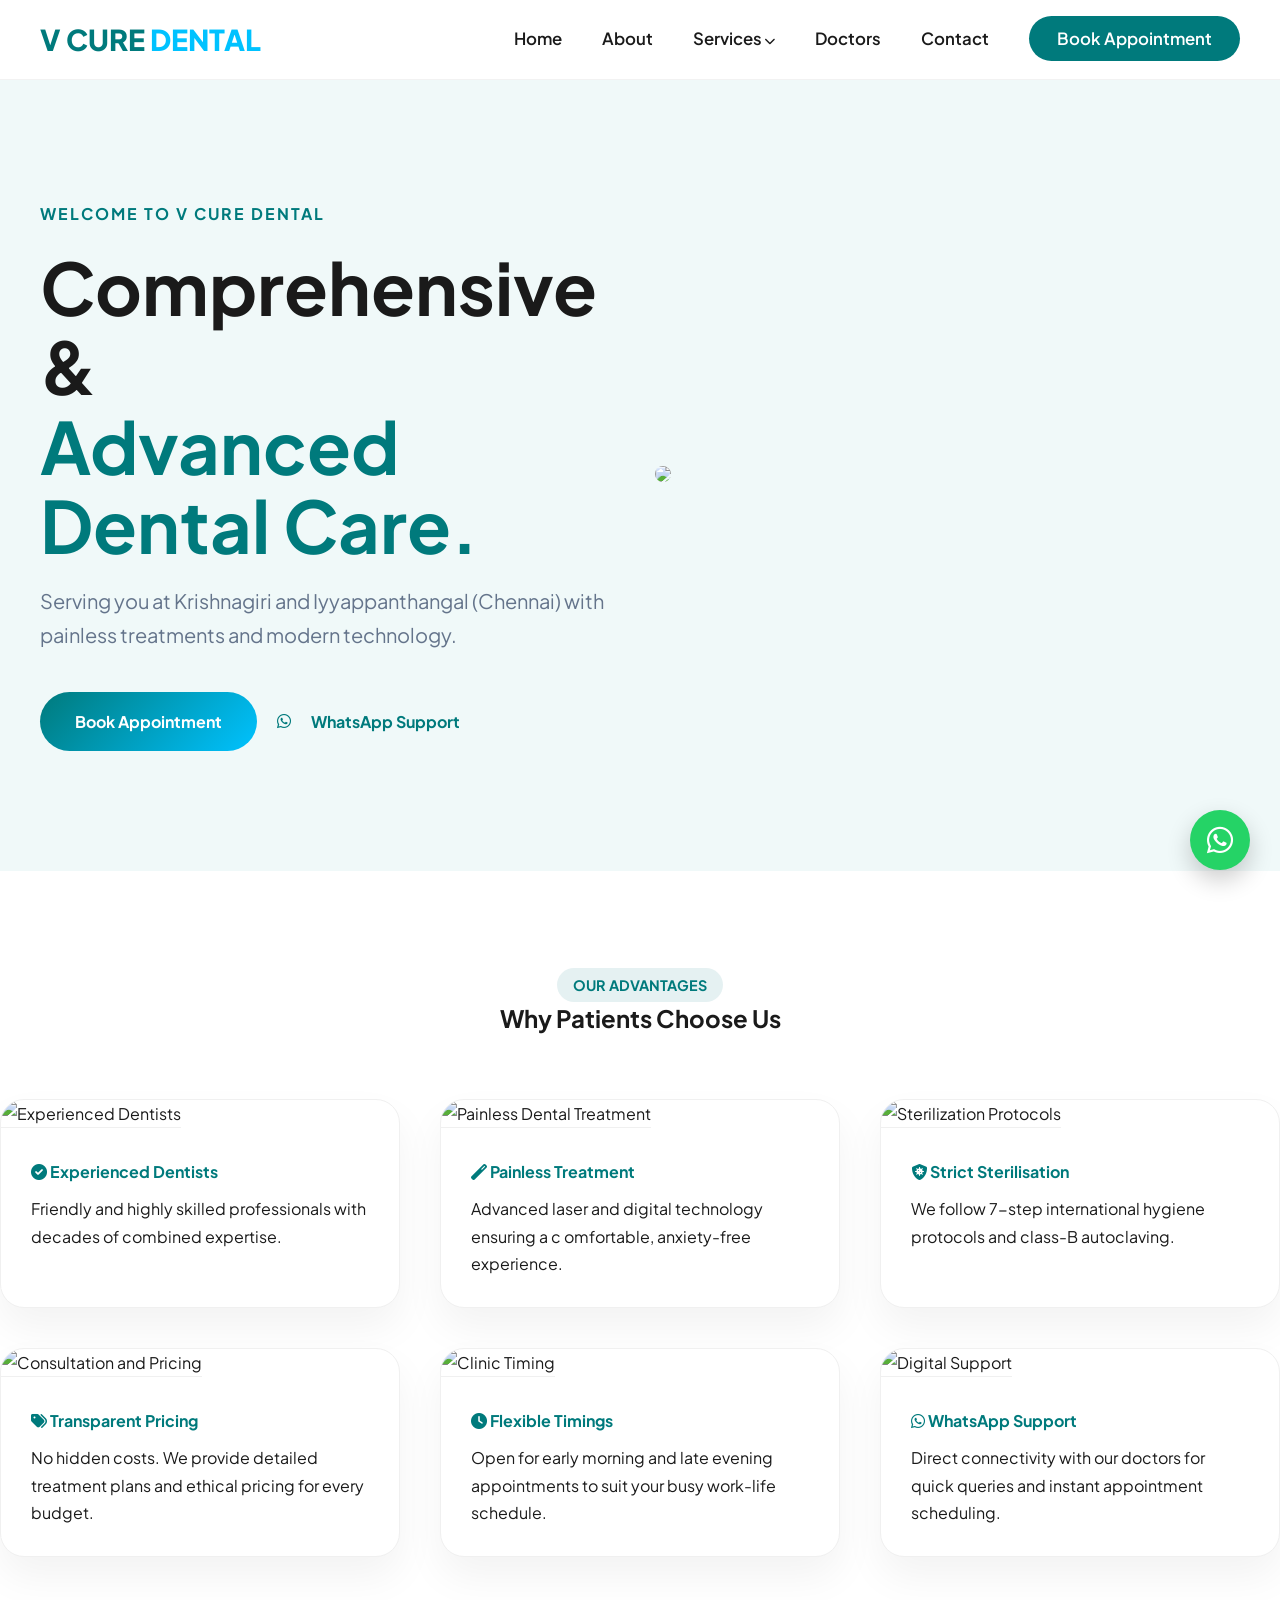
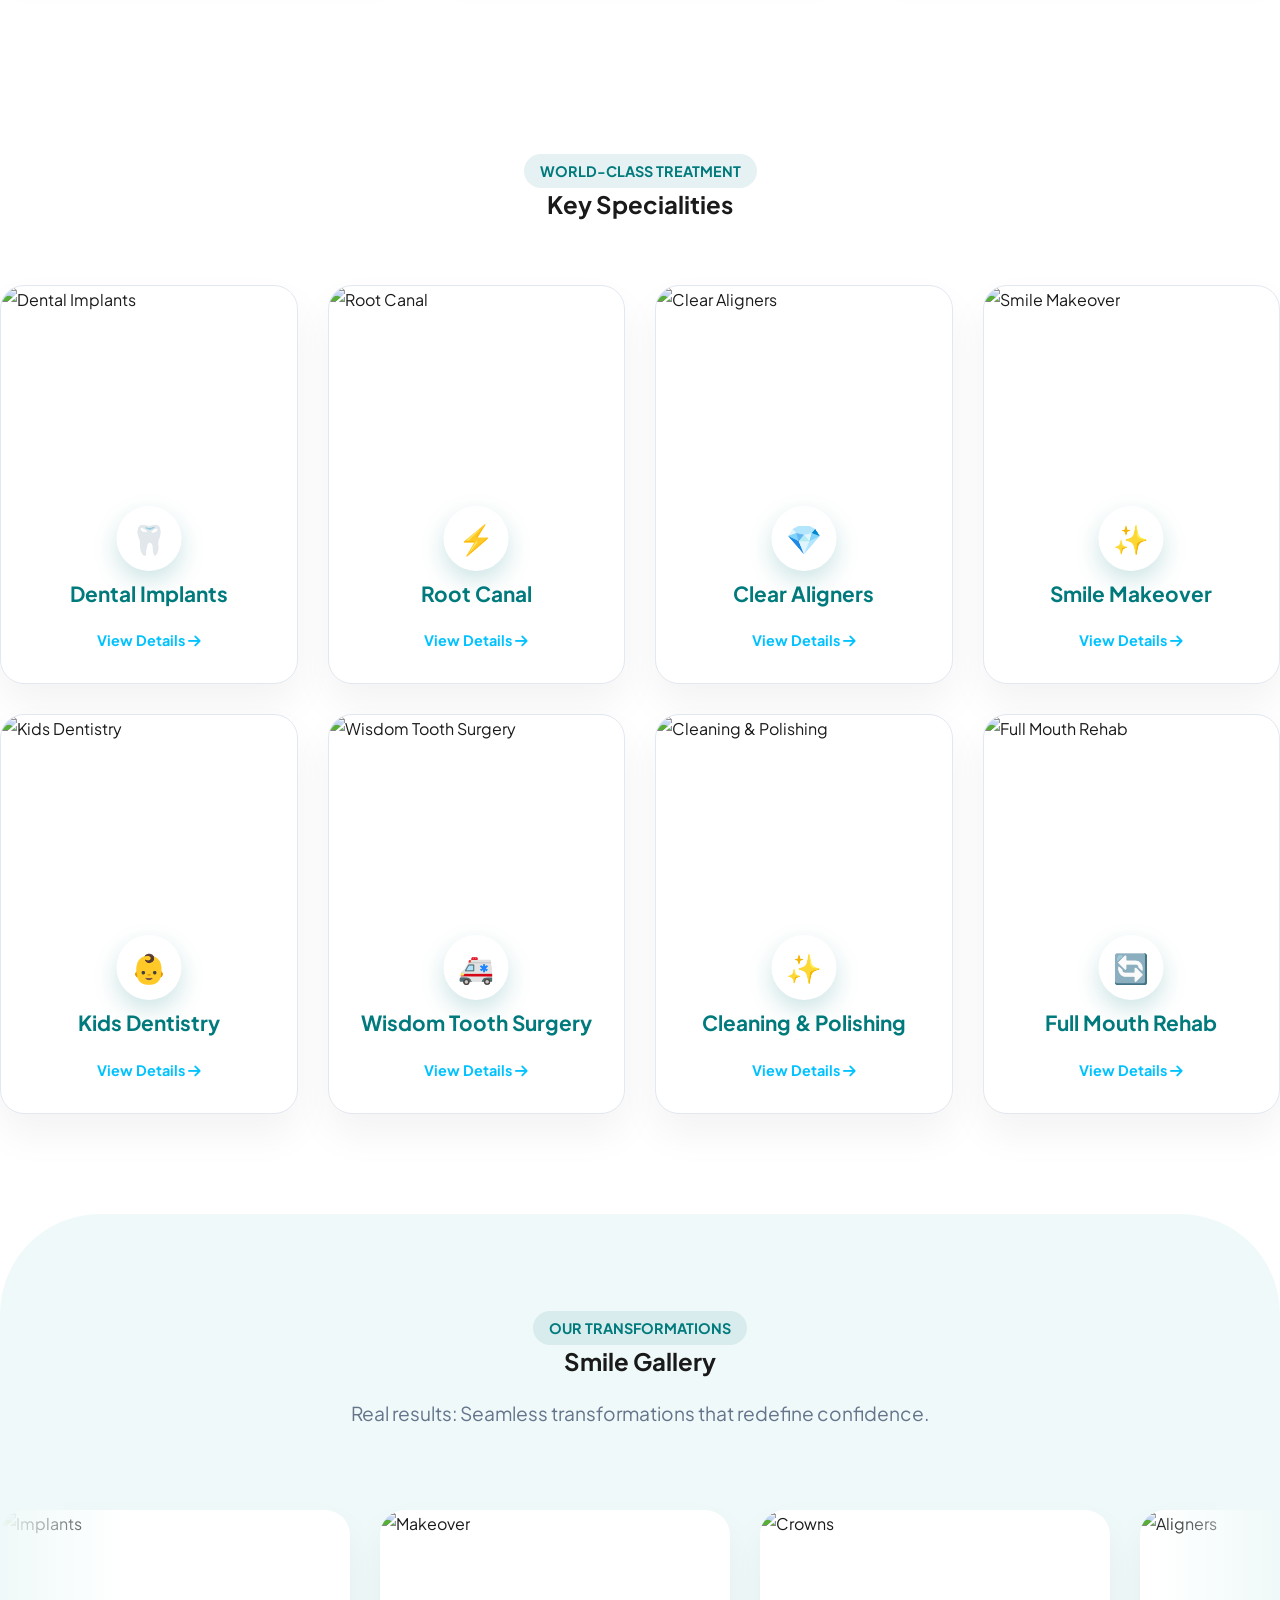
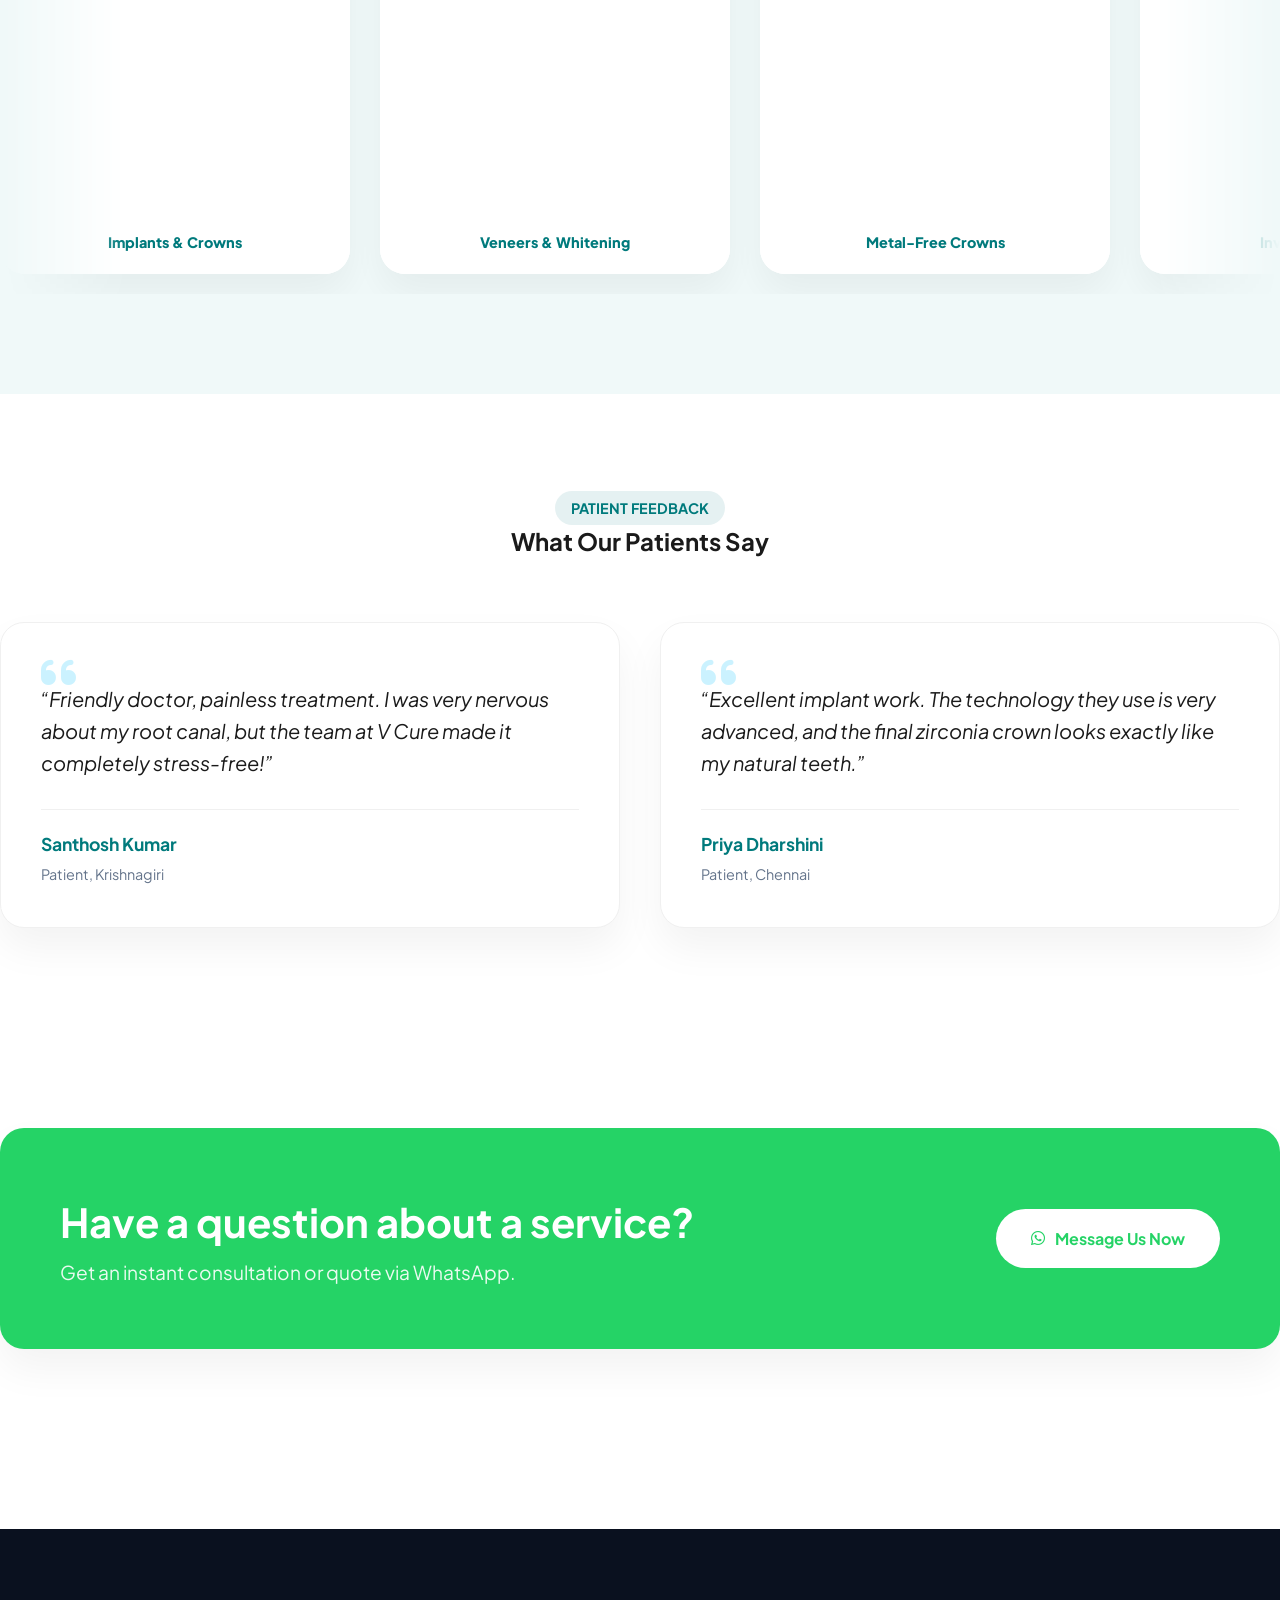
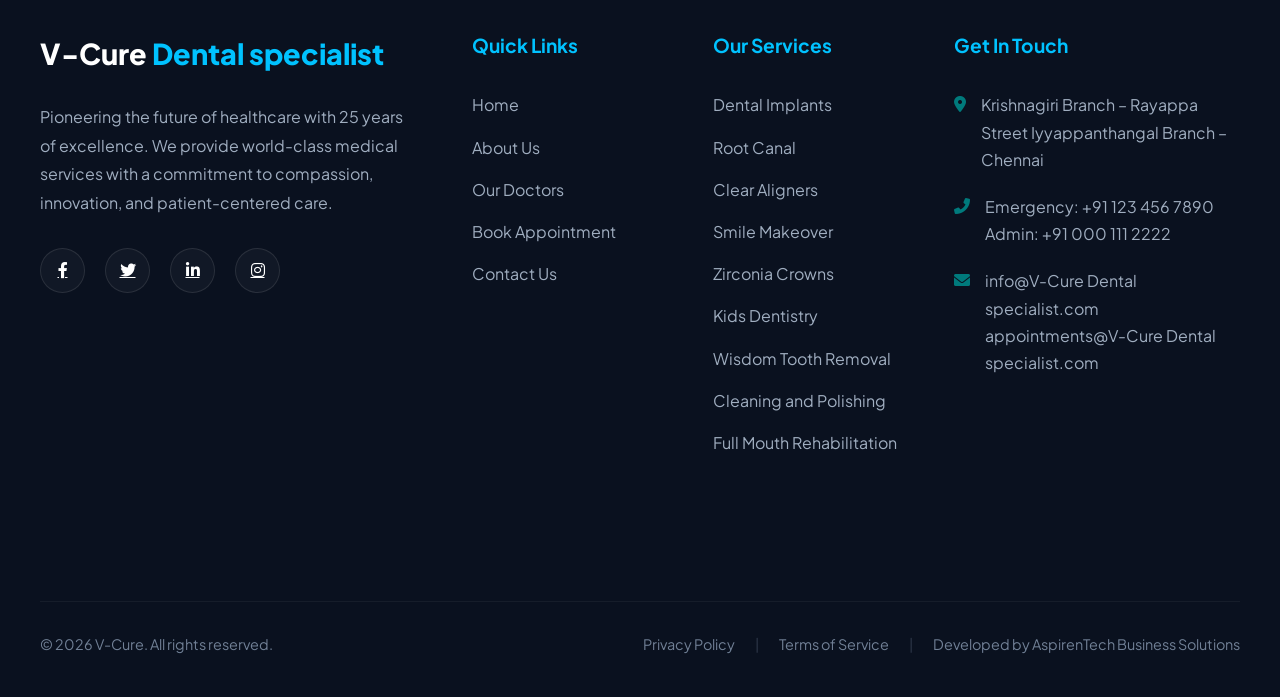
==== commit 47aedbb9: "New Changes" ====
--- a/index.html
+++ b/index.html
@@ -96,7 +96,7 @@
                 <div style="padding: 30px;">
                     <h4 style="color: var(--primary); margin-bottom: 10px;"><i class="fas fa-magic"></i> Painless
                         Treatment</h4>
-                    <p>Advanced laser and digital technology ensuring a comfortable, anxiety-free experience.</p>
+                    <p>Advanced laser and digital technology ensuring a c   omfortable, anxiety-free experience.</p>
                 </div>
             </div>
 
--- a/style.css
+++ b/style.css
@@ -1498,4 +1498,487 @@
     color: white !important;
     box-shadow: 0 10px 20px rgba(0, 122, 124, 0.2);
     border-color: var(--primary);
-}+}
+
+/* For Tablets and Small Laptops (under 1200px) */
+@media (max-width: 1200px) {
+    .container { max-width: 95%; padding: 0 20px; }
+    .footer-grid { grid-template-columns: 1fr 1fr; }
+    h1 { font-size: 3.5rem !important; } /* Shrink huge titles */
+}
+
+/* For Mobile Devices (under 768px) */
+@media (max-width: 768px) {
+    /* 1. Stack all grids into 1 column */
+    .grid { 
+        grid-template-columns: 1fr !important; 
+        gap: 20px !important; 
+    }
+
+    /* 2. Fix Hero Section */
+    .hero-page { padding: 60px 0; text-align: center; }
+    .hero-page .grid { flex-direction: column-reverse; display: flex; }
+    h1 { font-size: 2.5rem !important; }
+    
+    /* 3. Hide standard nav, show Hamburger */
+    .nav-links {
+        display: none; /* We will use JS to toggle this */
+        flex-direction: column;
+        position: absolute;
+        top: 100%;
+        left: 0;
+        width: 100%;
+        background: white;
+        padding: 20px;
+        box-shadow: 0 20px 40px rgba(0,0,0,0.1);
+        z-index: 1000;
+    }
+    
+    .nav-links.mobile-active { display: flex; }
+    
+    .hamburger { display: block !important; cursor: pointer; border: none; background: none; font-size: 1.5rem; color: var(--primary); }
+
+    /* 4. Fix side-by-side sections (About/Services) */
+    .grid.col-2 { grid-template-columns: 1fr !important; }
+    .grid.col-2 div { padding: 0 !important; } /* Remove side paddings */
+    
+    /* 5. Fix Gallery */
+    .gallery-item { width: 280px; } /* Slightly smaller on mobile */
+    
+    /* 6. Form Adjustments */
+    .form-premium-container { padding: 30px 20px !important; }
+    .time-grid-container { grid-template-columns: 1fr 1fr !important; } /* 2 columns instead of 4 */
+}
+
+/* --- RESPONSIVE FOOTER FIX --- */
+
+/* Base Footer Grid (Desktop 1920x1080) */
+.footer-grid {
+    display: grid;
+    grid-template-columns: 2fr 1fr 1fr 1.5fr;
+    gap: 50px;
+    padding-bottom: 50px;
+}
+
+/* Tablet Layout (1024px and below) */
+@media (max-width: 1024px) {
+    .footer-grid {
+        grid-template-columns: 1fr 1fr; /* 2x2 Grid */
+        gap: 40px;
+    }
+}
+
+/* Mobile Layout (768px and below) */
+@media (max-width: 768px) {
+    footer {
+        padding: 60px 0 30px;
+        text-align: center; /* Center text for better mobile UI */
+    }
+
+    .footer-grid {
+        grid-template-columns: 1fr; /* Stack everything in 1 column */
+        gap: 40px;
+    }
+
+    .footer-col .logo {
+        justify-content: center;
+        margin: 0 auto 25px;
+    }
+
+    .social-links {
+        justify-content: center; /* Center icons on mobile */
+        margin-top: 20px;
+    }
+
+    .contact-info li {
+        flex-direction: column; /* Icon above text on mobile */
+        align-items: center;
+        text-align: center;
+        gap: 8px;
+    }
+
+    .footer-bottom {
+        margin-top: 40px;
+        padding-top: 20px;
+        border-top: 1px solid rgba(255, 255, 255, 0.1);
+    }
+
+    /* Fix for the Privacy | Terms | Developer links */
+    .footer-bottom .flex {
+        flex-direction: column; /* Stack the links vertically */
+        gap: 15px;
+        margin-top: 15px;
+    }
+
+    .footer-bottom .flex span {
+        display: none; /* Hide the "|" vertical bars on mobile */
+    }
+    
+    .footer-bottom p {
+        font-size: 0.85rem;
+    }
+} 
+  /* =========================================
+       Process Flow Animations & S-Curve Layout 
+       ========================================= */
+
+    /* Container for each card to hold absolute arrows */
+    .step-wrapper {
+        position: relative;
+        display: flex;
+        flex-direction: column;
+        height: 100%;
+    }
+
+    .step-wrapper .glass-card {
+        flex-grow: 1;
+        margin: 0;
+    }
+
+    /* Common Arrow Styling (Single Arrows) */
+    .process-arrow {
+        position: absolute;
+        font-size: 24px;
+        color: var(--primary-color, #0ba2a8); /* Fallback to dental teal */
+        z-index: 10;
+        display: flex;
+        justify-content: center;
+        align-items: center;
+        background: white; /* Adds a clean background circle so it pops */
+        width: 40px;
+        height: 40px;
+        border-radius: 50%;
+        box-shadow: 0 4px 10px rgba(0,0,0,0.1);
+    }
+
+    /* Default (Mobile First) - All point down */
+    .desktop-arrow { display: none; }
+    .mobile-arrow { display: block; }
+
+    .process-arrow {
+        bottom: -20px; 
+        left: 50%;
+        transform: translate(-50%, 50%);
+        animation: bounceDown 1.5s infinite;
+    }
+
+    @keyframes bounceDown {
+        0%, 100% { transform: translate(-50%, 50%); }
+        50% { transform: translate(-50%, calc(50% + 8px)); }
+    }
+
+    /* Desktop View: S-Curve Snake Pattern */
+    @media (min-width: 992px) {
+        .desktop-arrow { display: block; }
+        .mobile-arrow { display: none; }
+
+        /* Reordering Grid to create the Snake pattern:
+           Row 1: Step 1, Step 2, Step 3 (Left to Right)
+           Row 2: Step 6, Step 5, Step 4 (Right to Left Visually) */
+        .process-grid .card-1 { order: 1; }
+        .process-grid .card-2 { order: 2; }
+        .process-grid .card-3 { order: 3; }
+        
+        .process-grid .card-6 { order: 4; } /* Placed in Bottom Left */
+        .process-grid .card-5 { order: 5; } /* Placed in Bottom Middle */
+        .process-grid .card-4 { order: 6; } /* Placed in Bottom Right */
+
+        /* Card 1 & 2 -> Pointing Right */
+        .dir-right {
+            top: 50%;
+            right: -15px;
+            bottom: auto;
+            left: auto;
+            transform: translate(50%, -50%);
+            animation: bounceRight 1.5s infinite;
+        }
+
+        /* Card 4 & 5 -> Pointing Left */
+        .dir-left {
+            top: 50%;
+            left: -15px;
+            bottom: auto;
+            right: auto;
+            transform: translate(-50%, -50%);
+            animation: bounceLeft 1.5s infinite;
+        }
+
+        /* Card 3 -> Pointing Down to Card 4 */
+        .dir-down {
+            bottom: -15px;
+            left: 50%;
+            top: auto;
+            right: auto;
+            transform: translate(-50%, 50%);
+            animation: bounceDown 1.5s infinite;
+        }
+
+        @keyframes bounceRight {
+            0%, 100% { transform: translate(50%, -50%); }
+            50% { transform: translate(calc(50% + 8px), -50%); } 
+        }
+
+        @keyframes bounceLeft {
+            0%, 100% { transform: translate(-50%, -50%); }
+            50% { transform: translate(calc(-50% - 8px), -50%); } 
+        }
+    }
+
+    /* Mobile/Tablet Fallback: Give extra gap for the down arrows */
+    @media (max-width: 991px) {
+        .process-grid {
+            grid-template-columns: 1fr !important;
+            gap: 50px !important; 
+        }
+    }
+        /* =========================================
+       Image Left / Text Right Carousel
+       ========================================= */
+    .split-carousel-wrapper {
+        position: relative;
+        width: 100%;
+        padding: 20px 0 40px 0;
+    }
+
+    .split-carousel-container {
+        position: relative; /* Essential for containing the absolute arrows */
+        width: 100%;
+        overflow: hidden;
+        border-radius: 20px;
+        background: #ffffff; /* Adds clean white backing behind the slides */
+        box-shadow: 0 10px 30px rgba(0,0,0,0.05); /* Soft shadow for the whole box */
+    }
+
+    /* The Scrolling Track */
+    .split-carousel-track {
+        display: flex;
+        overflow-x: auto;
+        scroll-behavior: smooth;
+        scroll-snap-type: x mandatory;
+        scrollbar-width: none; /* Hides scrollbar in Firefox */
+    }
+
+    .split-carousel-track::-webkit-scrollbar {
+        display: none; /* Hides scrollbar in Chrome/Safari */
+    }
+
+    /* Individual Slide */
+    .split-slide {
+        flex: 0 0 100%; /* Forces each slide to be exactly 100% of the container width */
+        scroll-snap-align: center; 
+        display: flex;
+        flex-direction: row; 
+        align-items: center;
+        gap: 50px;
+        padding: 30px;
+        box-sizing: border-box;
+    }
+
+    /* Image Container Styling */
+    .slide-image {
+        width: 50%;
+        height: 380px;
+        border-radius: 20px;
+        overflow: hidden;
+        box-shadow: 0 10px 20px rgba(0,0,0,0.1);
+        position: relative;
+    }
+
+    .slide-image img {
+        width: 100%;
+        height: 100%;
+        object-fit: cover;
+        transition: transform 0.5s ease;
+    }
+
+    .split-slide:hover .slide-image img {
+        transform: scale(1.05); 
+    }
+
+    /* Text Content Styling */
+    .slide-content {
+        width: 50%;
+        padding: 20px;
+        text-align: left;
+        margin: 0;
+        background: transparent !important;
+        box-shadow: none !important; /* Removes internal glass-card shadow for a cleaner look */
+    }
+
+    /* =========================================
+       Navigation Arrows (100% Clickable)
+       ========================================= */
+    .nav-arrow {
+        position: absolute;
+        top: 50%; 
+        transform: translateY(-50%);
+        width: 50px;
+        height: 50px;
+        background: white;
+        border: none;
+        border-radius: 50%;
+        box-shadow: 0 4px 15px rgba(0,0,0,0.2);
+        font-size: 1.2rem;
+        color: var(--primary-color, #0ba2a8); 
+        cursor: pointer;
+        z-index: 100; /* Forces arrows to the absolute top layer */
+        display: flex;
+        align-items: center;
+        justify-content: center;
+        transition: all 0.3s ease;
+    }
+
+    .nav-arrow:hover {
+        background: var(--primary-color, #0ba2a8);
+        color: white;
+        transform: translateY(-50%) scale(1.1);
+    }
+
+    /* Positioned slightly inside the box */
+    .prev-arrow { left: 15px; }
+    .next-arrow { right: 15px; }
+
+    /* =========================================
+       Carousel Indicators (Pill Dots)
+       ========================================= */
+    .carousel-indicators {
+        display: flex;
+        justify-content: center;
+        align-items: center;
+        gap: 10px;
+        margin-top: 25px;
+    }
+
+    .carousel-dot {
+        width: 12px;
+        height: 12px;
+        background-color: #d1d1d1;
+        border-radius: 50px;
+        cursor: pointer;
+        transition: all 0.4s cubic-bezier(0.25, 0.8, 0.25, 1);
+    }
+
+    .carousel-dot:hover { background-color: #a1a1a1; }
+
+    .carousel-dot.active {
+        width: 35px;
+        background-color: var(--primary-color, #0ba2a8);
+    }
+
+    /* Mobile & Tablet Layout */
+    @media (max-width: 991px) {
+        .split-slide {
+            flex-direction: column !important;
+            gap: 20px;
+            padding: 15px;
+        }
+
+        .slide-image, .slide-content { width: 100%; }
+        .slide-image { height: 280px; }
+        .slide-content { padding: 10px 10px 30px 10px; text-align: center; }
+
+        /* Moves arrows up so they sit exactly perfectly over the image on mobile */
+        .nav-arrow {
+            top: 155px; /* Centers exactly on the 280px high image + padding */
+            width: 40px;
+            height: 40px;
+            font-size: 1rem;
+        }
+        .prev-arrow { left: 20px; }
+        .next-arrow { right: 20px; }
+    }
+     @media (max-width: 991px) {
+        .container .grid {
+            grid-template-columns: 1fr !important;
+            gap: 20px !important;
+        }
+    }
+       .faq-container {
+        max-width: 800px; /* Limits width so it's easy to read */
+        margin: 0 auto;
+        display: flex;
+        flex-direction: column;
+        gap: 20px;
+    }
+
+    .faq-item {
+        padding: 25px 30px;
+        text-align: left;
+        cursor: pointer;
+        transition: transform 0.3s ease, box-shadow 0.3s ease;
+        border-radius: 20px;
+        margin: 0;
+    }
+
+    .faq-item:hover {
+        transform: translateY(-3px); /* Subtle lift effect on hover */
+    }
+
+    /* The Question Row */
+    .faq-question {
+        display: flex;
+        justify-content: space-between;
+        align-items: center;
+        font-size: 1.1rem;
+        font-weight: 600;
+        margin: 0;
+    }
+
+    /* The Arrow Icon */
+    .faq-icon {
+        color: var(--primary-color, #0ba2a8); /* Fallback to teal */
+        font-size: 1.2rem;
+        transition: transform 0.4s ease; /* Smooth rotation */
+        background: rgba(11, 162, 168, 0.1); /* Subtle background circle */
+        width: 35px;
+        height: 35px;
+        display: flex;
+        align-items: center;
+        justify-content: center;
+        border-radius: 50%;
+    }
+
+    /* The Answer Wrapper (Uses CSS Grid for perfect smooth opening) */
+    .faq-answer-wrapper {
+        display: grid;
+        grid-template-rows: 0fr; /* Collapsed by default */
+        transition: grid-template-rows 0.4s ease;
+    }
+
+    .faq-answer-inner {
+        overflow: hidden;
+        color: var(--text-muted);
+        font-size: 0.95rem;
+        line-height: 1.6;
+    }
+
+    /* =========================================
+       ACTIVE STATE (When Clicked)
+       ========================================= */
+    /* Expands the answer */
+    .faq-item.active .faq-answer-wrapper {
+        grid-template-rows: 1fr;
+    }
+
+    /* Adds spacing only when open */
+    .faq-item.active .faq-answer-inner {
+        padding-top: 15px; 
+    }
+
+    /* Rotates the arrow */
+    .faq-item.active .faq-icon {
+        transform: rotate(180deg);
+        background: var(--primary-color, #0ba2a8);
+        color: white;
+    }
+
+    /* Mobile adjustments */
+    @media (max-width: 767px) {
+        .faq-item {
+            padding: 20px;
+        }
+        .faq-question {
+            font-size: 1rem;
+            gap: 15px; /* Ensures text doesn't overlap icon */
+        }
+    }
